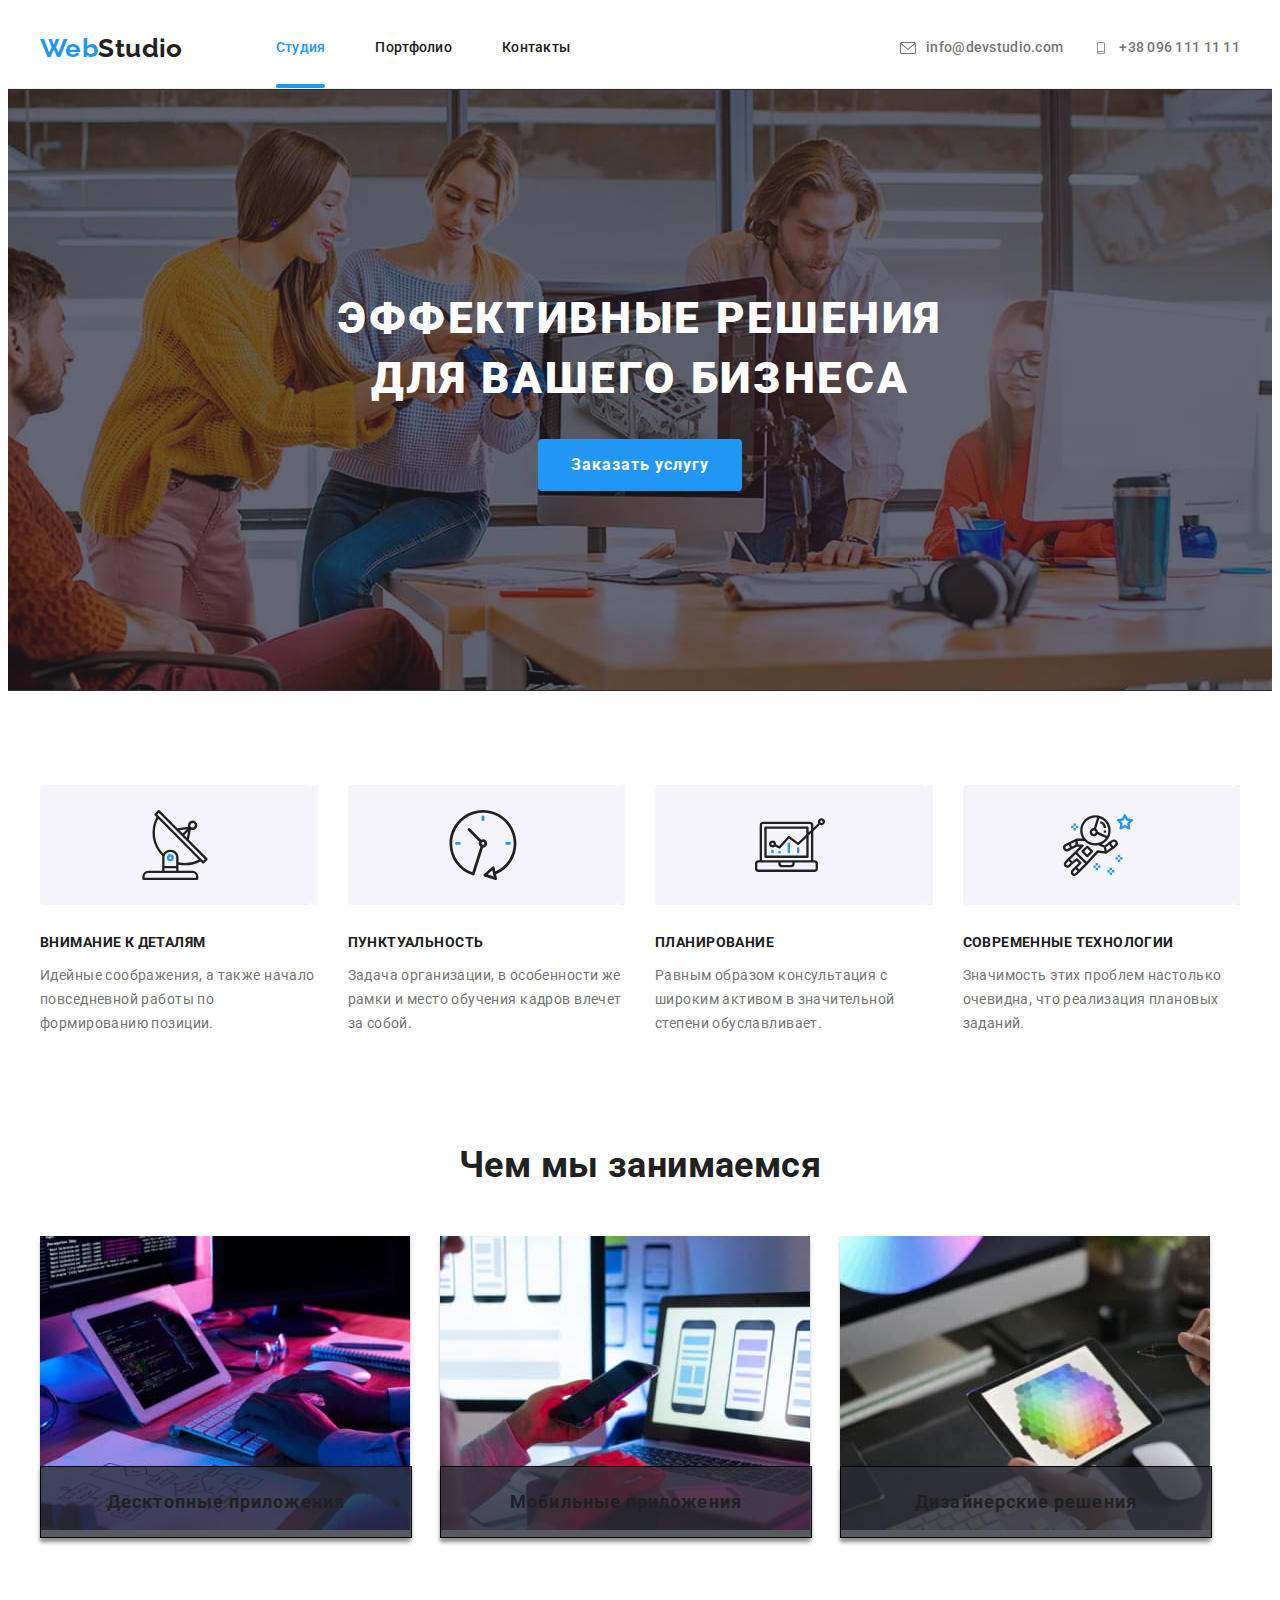
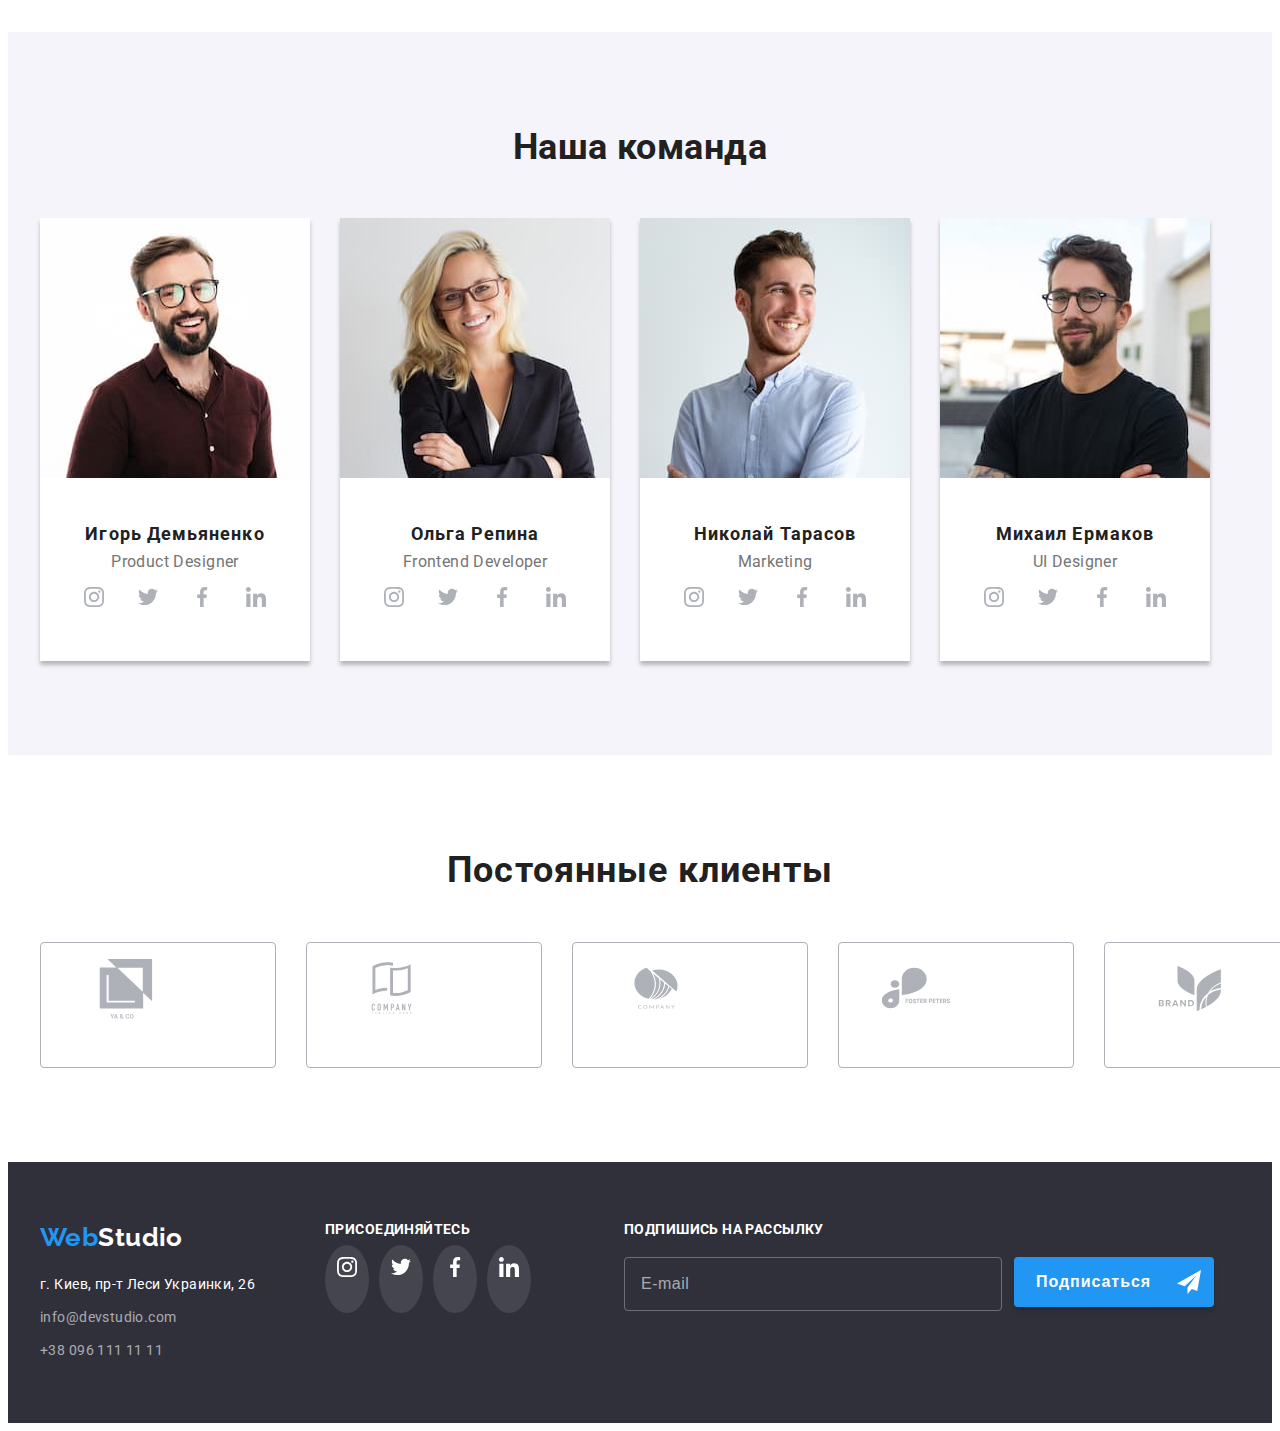
==== index.html @ 1a2fe04e "add SASS rewrite css  to scss" ====
<!DOCTYPE html>
<html lang="ru">
  <head>
    <meta charset="UTF-8" />
    <title>Web Studio(Version2.1)-Figma</title>
    <link rel="preconnect" href="https://fonts.googleapis.com" />
    <link rel="preconnect" href="https://fonts.gstatic.com" crossorigin />
    <link
      href="https://fonts.googleapis.com/css2?family=Raleway:wght@700&family=Roboto:wght@400;500;700;900&display=swap"
      rel="stylesheet"
    />
    <link
      rel="stylesheet"
      href="https://cdnjs.cloudflare.com/ajax/libs/modern-normalize/1.1.0/modern-normalize.min.css"
      integrity="sha512-wpPYUAdjBVSE4KJnH1VR1HeZfpl1ub8YT/NKx4PuQ5NmX2tKuGu6U/JRp5y+Y8XG2tV+wKQpNHVUX03MfMFn9Q=="
      crossorigin="anonymous"
      referrerpolicy="no-referrer"
    />
    <link rel="stylesheet" href="./css/main.css" />
    <link rel="stylesheet" href="./css/styles.css" />
  </head>

  <body>
    <!--Шапка сторінки-->
    <header class="header">
      <div class="container main-nav">
        <!--Логотип-->
        <a href="./index.html" class="logo link">
          <span class="logo-primary">Web</span
          ><span class="logo-secondary">Studio</span>
        </a>
        <nav class="nav">
          <!--Активне посилання-->
          <ul class="local-nav list">
            <li class="item">
              <a href="./index.html" class="current-link block">Студия</a>
            </li>
            <li class="item">
              <a href="./portfolio.html" class="link block">Портфолио</a>
            </li>
            <li class="item"><a href="" class="link block">Контакты</a></li>
          </ul>
        </nav>
        <!--Contacts in header-->
        <ul class="contacts list">
          <li class="item">
            <a href="mailto:info@devstudio.com" class="link">
              <svg class="icon-header" width="16px" height="12px">
                <use href="./images/icons.svg#icon-mail"></use>
              </svg>
              info@devstudio.com
            </a>
          </li>
          <li class="item">
            <a href="tel:+3809611111111" class="link">
              <svg class="icon-header" width="16px" height="12px">
                <use href="./images/icons.svg#icon-phone"></use>
              </svg>
              +38 096 111 11 11
            </a>
          </li>
        </ul>
      </div>
    </header>

    <main>
      <!--main info-->
      <section class="hero">
        <!--heroes-->
        <div class="container">
          <h1 class="hero-title">
            Эффективные решения <br />
            для вашего бизнеса
          </h1>
          <button type="button" class="btn btn-primary" data-modal-open>
            Заказать услугу
          </button>
        </div>
      </section>

      <section class="features section">
        <!--features-->

        <div class="container">
          <ul class="list feature">
            <li class="ability">
              <h3 class="feature-title">Внимание к деталям</h3>
              <p class="feature-description">
                Идейные соображения, а также начало повседневной работы по
                формированию позиции.
              </p>
            </li>
            <li class="ability">
              <h3 class="feature-title">Пунктуальность</h3>
              <p class="feature-description">
                Задача организации, в особенности же рамки и место обучения
                кадров влечет за собой.
              </p>
            </li>
            <li class="ability">
              <h3 class="feature-title">Планирование</h3>
              <p class="feature-description">
                Равным образом консультация с широким активом в значительной
                степени обуславливает.
              </p>
            </li>
            <li class="ability">
              <h3 class="feature-title">Современные технологии</h3>
              <p class="feature-description">
                Значимость этих проблем настолько очевидна, что реализация
                плановых заданий.
              </p>
            </li>
          </ul>
        </div>
      </section>
      <section class="activities section">
        <!--Our activities-->
        <div class="container">
          <h2 class="activities-title">Чем мы занимаемся</h2>
          <ul class="list activity">
            <li class="item">
              <img
                src="images/img-box1.jpg"
                alt="Програмист работает на его рабочем месте"
                width="370"
                class="image"
              />
              <div class="active-flow">
                <h3 class="card-title">Десктопные приложения</h3>
              </div>
            </li>
            <li class="item">
              <img
                src="images/img-box2.jpg"
                alt="разработчик работает над дизайном мобильного приложения"
                width="370"
                class="image"
              />
              <div class="active-flow">
                <h3 class="card-title">Мобильные приложения</h3>
              </div>
            </li>
            <li class="item">
              <img
                src="images/img-box3.jpg"
                alt="работа с цветовой гамой на планшете"
                width="370"
                class="image"
              />
              <div class="active-flow">
                <h3 class="card-title">Дизайнерские решения</h3>
              </div>
            </li>
          </ul>
        </div>
      </section>

      <section class="team section">
        <!--Team-->
        <div class="container">
          <h2 class="team-title">Наша команда</h2>
          <ul class="list team-pro">
            <li class="team-card">
              <img
                src="./images/tc1.jpg"
                alt="Игорь Демьяненко - Product Designer"
                width="270"
                class="image"
              />
              <div class="team-card-bottom">
                <h3 class="card-title">Игорь Демьяненко</h3>
                <p class="card-text">Product Designer</p>
                <div class="social-link-box">
                  <a href="#" class="social-link">
                    <svg class="link-icon" width="20" height="20">
                      <use href="./images/icons.svg#icon-instagram"></use>
                    </svg>
                  </a>
                  <a href="#" class="social-link">
                    <svg class="link-icon" width="20" height="20">
                      <use href="./images/icons.svg#icon-twitter"></use>
                    </svg>
                  </a>
                  <a href="#" class="social-link">
                    <svg class="link-icon" width="20" height="20">
                      <use href="./images/icons.svg#icon-facebook"></use>
                    </svg>
                  </a>
                  <a href="#" class="social-link">
                    <svg class="link-icon" width="20" height="20">
                      <use href="./images/icons.svg#icon-linkedin"></use>
                    </svg>
                  </a>
                </div>
              </div>
            </li>
            <li class="team-card">
              <img
                src="./images/tc2.jpg"
                alt="Ольга Репина - Frontend Developer"
                width="270"
                class="image"
              />
              <div class="team-card-bottom">
                <h3 class="card-title">Ольга Репина</h3>
                <p class="card-text">Frontend Developer</p>
                <div class="social-link-box">
                  <a href="#" class="social-link">
                    <svg class="link-icon" width="20" height="20">
                      <use href="./images/icons.svg#icon-instagram"></use>
                    </svg>
                  </a>
                  <a href="#" class="social-link">
                    <svg class="link-icon" width="20" height="20">
                      <use href="./images/icons.svg#icon-twitter"></use>
                    </svg>
                  </a>
                  <a href="#" class="social-link">
                    <svg class="link-icon" width="20" height="20">
                      <use href="./images/icons.svg#icon-facebook"></use>
                    </svg>
                  </a>
                  <a href="#" class="social-link">
                    <svg class="link-icon" width="20" height="20">
                      <use href="./images/icons.svg#icon-linkedin"></use>
                    </svg>
                  </a>
                </div>
              </div>
            </li>
            <li class="team-card">
              <img
                src="./images/tc3.jpg"
                alt="Николай Тарасов - Marketing"
                width="270"
                class="image"
              />
              <div class="team-card-bottom">
                <h3 class="card-title">Николай Тарасов</h3>
                <p class="card-text">Marketing</p>
                <div class="social-link-box">
                  <a href="#" class="social-link">
                    <svg class="link-icon" width="20" height="20">
                      <use href="./images/icons.svg#icon-instagram"></use>
                    </svg>
                  </a>
                  <a href="#" class="social-link">
                    <svg class="link-icon" width="20" height="20">
                      <use href="./images/icons.svg#icon-twitter"></use>
                    </svg>
                  </a>
                  <a href="#" class="social-link">
                    <svg class="link-icon" width="20" height="20">
                      <use href="./images/icons.svg#icon-facebook"></use>
                    </svg>
                  </a>
                  <a href="#" class="social-link">
                    <svg class="link-icon" width="20" height="20">
                      <use href="./images/icons.svg#icon-linkedin"></use>
                    </svg>
                  </a>
                </div>
              </div>
            </li>
            <li class="team-card">
              <img
                src="./images/tc4.jpg"
                alt="Михаил Ермаков - UI Designer"
                width="270"
                class="image"
              />
              <div class="team-card-bottom">
                <h3 class="card-title">Михаил Ермаков</h3>
                <p class="card-text">UI Designer</p>
                <div class="social-link-box">
                  <a href="#" class="social-link">
                    <svg class="link-icon" width="20" height="20">
                      <use href="./images/icons.svg#icon-instagram"></use>
                    </svg>
                  </a>
                  <a href="#" class="social-link">
                    <svg class="link-icon" width="20" height="20">
                      <use href="./images/icons.svg#icon-twitter"></use>
                    </svg>
                  </a>
                  <a href="#" class="social-link">
                    <svg class="link-icon" width="20" height="20">
                      <use href="./images/icons.svg#icon-facebook"></use>
                    </svg>
                  </a>
                  <a href="#" class="social-link">
                    <svg class="link-icon" width="20" height="20">
                      <use href="./images/icons.svg#icon-linkedin"></use>
                    </svg>
                  </a>
                </div>
              </div>
            </li>
          </ul>
        </div>
      </section>
      <section class="partner section">
        <div class="container">
          <h2 class="partner-title">Постоянные клиенты</h2>
          <ul class="partner-list list">
            <li class="partner-logo">
              <a href="./index.html" class="partner-link link">
                <svg class="partner-icon" width="106px" height="60px">
                  <use href="./images/icons.svg#icon-partner-1"></use>
                </svg>
              </a>
            </li>
            <li class="partner-logo">
              <a href="./index.html" class="partner-link link">
                <svg class="partner-icon" width="106px" height="60px">
                  <use href="./images/icons.svg#icon-partner-2"></use>
                </svg>
              </a>
            </li>
            <li class="partner-logo">
              <a href="./index.html" class="partner-link link">
                <svg class="partner-icon" width="106px" height="60px">
                  <use href="./images/icons.svg#icon-partner-3"></use>
                </svg>
              </a>
            </li>
            <li class="partner-logo">
              <a href="./index.html" class="partner-link link">
                <svg class="partner-icon" width="106px" height="60px">
                  <use href="./images/icons.svg#icon-partner-4"></use>
                </svg>
              </a>
            </li>
            <li class="partner-logo">
              <a href="./index.html" class="partner-link link">
                <svg class="partner-icon" width="106px" height="60px">
                  <use href="./images/icons.svg#icon-partner-5"></use>
                </svg>
              </a>
            </li>
            <li class="partner-logo">
              <a href="./index.html" class="partner-link link">
                <svg class="partner-icon" width="106px" height="60px">
                  <use href="./images/icons.svg#icon-partner-6"></use>
                </svg>
              </a>
            </li>
          </ul>
        </div>
      </section>
    </main>

    <footer class="footer">
      <div class="container flex">
        <div class="contact-container">
          <div class="logo-box">
            <a href="./index.html" class="logo link">
              <span class="logo-primary">Web</span
              ><span class="logo-botom">Studio</span>
            </a>
          </div>
          <!--Contact info-->
          <address class="footer-contacts">
            <ul class="list">
              <li class="contact">
                <a
                  href="https://goo.gl/maps/vkd8yYgCR2bsNaY5A"
                  class="address link"
                >
                  г. Киев, пр-т Леси Украинки, 26<br />
                </a>
              </li>
              <li class="contact">
                <a href="mailto:info@devstudio.com" class="link">
                  info@devstudio.com<br />
                </a>
              </li>
              <li class="contact">
                <a href="tel:+3809611111111" class="link">
                  +38 096 111 11 11<br />
                </a>
              </li>
            </ul>
          </address>
        </div>

        <div class="follow-us">
          <h2 class="follow-us-title">Присоединяйтесь</h2>
          <div class="follow-us-box">
            <a href="#" class="follow-link">
              <svg class="follow-link-icon" width="20" height="20">
                <use href="./images/icons.svg#icon-instagram"></use>
              </svg>
            </a>
            <a href="#" class="follow-link">
              <svg class="follow-link-icon" width="20" height="20">
                <use href="./images/icons.svg#icon-twitter"></use>
              </svg>
            </a>
            <a href="#" class="follow-link">
              <svg class="follow-link-icon" width="20" height="20">
                <use href="./images/icons.svg#icon-facebook"></use>
              </svg>
            </a>
            <a href="#" class="follow-link">
              <svg class="follow-link-icon" width="20" height="20">
                <use href="./images/icons.svg#icon-linkedin"></use>
              </svg>
            </a>
          </div>
        </div>
        <!-- FORM SUBSCRIBE -->
        <form class="form-subscribe">
          <div class="email-subscribe">
            <label for="user-subscribs" class="subscribe-lable">
              Подпишись на рассылку
            </label>
            <input
              type="email"
              name="email-subscrib"
              id=""
              class="input-subscribe"
              placeholder="E-mail"
            />
          </div>
          <div class="send-btn-wrapper">
            <button type="submit" class="send-btn">Подписаться</button>
          </div>
        </form>
      </div>
    </footer>
    <!-- модальне вікно -->
    <div class="backdrop is-hidden" data-modal>
      <div class="modal">
        <button type="button" class="modal-btn" data-modal-close>
          <svg class="modal-icon" height="18" width="18">
            <use href="./images/icons.svg#icon-close"></use>
          </svg>
        </button>
        <p class="modal-form-title">Оставьте свои данные, мы вам перезвоним</p>
        <form class="modal-form">
          <div class="form-field">
            <label for="user-name" class="modal-labl">Имя</label>
            <div class="modal-form-input-wrapper">
              <input
                type="text"
                name="username"
                id="user-name"
                class="modal-form-input"
              />
              <svg class="modal-input-icon" width="18" height="18">
                <use href="./images/icons.svg#icon-person"></use>
              </svg>
            </div>
          </div>

          <div class="form-field">
            <label for="phone" class="modal-form-labl">Телефон</label>
            <div class="modal-form-input-wrapper">
              <input
                type="tel"
                name="phonenumber"
                id="phone"
                class="modal-form-input"
              />
              <svg class="modal-input-icon" width="18" height="18">
                <use href="./images/icons.svg#icon-phone-black"></use>
              </svg>
            </div>
          </div>

          <div class="form-field">
            <label for="user-email" class="modal-form-labl">Почта</label>
            <div class="modal-form-input-wrapper">
              <input
                type="email"
                name="email"
                id="user-email"
                class="modal-form-input"
              />
              <svg class="modal-input-icon" width="18" height="18">
                <use href="./images/icons.svg#icon-email-bl"></use>
              </svg>
            </div>
          </div>

          <div class="form-field-comment">
            <label class="form-lable-comments" for="comment">Комментарий</label>
            <textarea
              name="comments"
              id="comment"
              rows="5"
              placeholder="Введите текст"
            ></textarea>
          </div>

          <div class="form-field policy-box">
            <input
              type="checkbox"
              name="policy"
              id="policy"
              value="agree"
              class="policy visually-hidden"
            />
            <label for="policy" class="check-text">
              <span>
                <svg class="check-icon" width="16" height="15">
                  <use href="./images/icons.svg#icon-check"></use>
                </svg>
              </span>
              Соглашаюсь с рассылкой и принимаю
              <a href="" class="link policy-link">Условия договора</a>
            </label>
          </div>

          <button type="submit" class="form-btn">Отправить</button>
        </form>
      </div>
    </div>
    <script src="./js/modal.js"></script>
  </body>
</html>
---- css/main.css ----
body {
  background-color: var(--primary-white-color);
  color: var(--text-primary-color);
  font-family: Roboto, Verdana, Tahoma, sans-serif;
  font-size: 14px;
  line-height: 1.71;
  letter-spacing: 0.03em;
}

ul,
ol {
  padding: 0px;
  margin: 0px;
}

.list {
  margin: 0;
  list-style: none;
}

.btn {
  border-radius: 4px;
  border: 1px solid transparent;
  font-family: Roboto;
  font-weight: 700;
  font-size: 16px;
  line-height: 1.87;
  letter-spacing: 0.06em;
  cursor: pointer;
}

.btn-primary {
  padding: 10px 32px;
  background-color: var(--accent-color);
  color: var(--primary-white-color);
  transition: color 250ms cubic-bezier(0.4, 0, 0.2, 1);
}

.btn-primary:hover, .btn-primary:focus {
  color: var(--text-secondary-color);
}

.btn-secondary {
  padding: 6px 22px;
  background-color: var(--secondary-white-color);
  color: var(--text-secondary-color);
  transition: color, background-color 250ms cubic-bezier(0.4, 0, 0.2, 1);
}

.btn-secondary:hover, .btn-secondary:focus {
  color: var(--primary-white-color);
  background-color: var(--accent-color);
}

.container {
  width: 1200px;
  padding-left: 15px;
  padding-right: 15px;
  margin: 0 auto;
}

.link {
  color: inherit;
  text-decoration: none;
  transition: color 250ms cubic-bezier(0.4, 0, 0.2, 1);
}

.link:hover, .link:focus {
  color: var(--accent-color);
}

.current-link {
  color: var(--accent-color);
  text-decoration: none;
  transition: color 250ms cubic-bezier(0.4, 0, 0.2, 1);
}

.current-link:hover, .current-link:focus {
  color: var(--secondary-bg-color);
}

.current-link::after {
  content: "";
  transition: background-color 250ms cubic-bezier(0.4, 0, 0.2, 1);
  position: absolute;
  bottom: 0;
  left: 0;
  width: 100%;
  height: 4px;
  background-color: var(--accent-color);
  border-radius: 2px;
}

.current-link:hover::after,
.current-link:focus::after {
  background-color: var(--secondary-bg-color);
}

.social-link-box {
  display: flex;
  width: 206px;
  height: 44px;
  align-items: center;
  justify-content: space-between;
  padding: 0;
}

.social-link-box:last-child {
  margin-right: 0px;
}

.social-link {
  display: block;
  width: 44px;
  height: 44px;
  padding: 12px;
  border-radius: 50%;
  margin-right: 10px;
  color: var(--icon-pr-color);
  text-decoration: none;
  transition: color 250ms cubic-bezier(0.4, 0, 0.2, 1), background-color 250ms cubic-bezier(0.4, 0, 0.2, 1);
}

.social-link:hover, .social-link:focus {
  color: var(--primary-white-color);
  background-color: var(--accent-color);
}

.link-icon {
  display: block;
  fill: currentColor;
  margin: 0 auto;
}

.section {
  padding-top: 94px;
  padding-bottom: 94px;
}

.backdrop {
  position: fixed;
  top: 0;
  left: 0;
  width: 100%;
  height: 100%;
  background-color: rgba(47, 48, 58, 0.5);
  opacity: 1;
  transition: opacity 250ms cubic-bezier(0.4, 0, 0.2, 1);
}

.backdrop.is-hidden {
  opacity: 0;
  pointer-events: none;
}

.modal {
  position: absolute;
  top: 50%;
  left: 50%;
  width: 528px;
  height: 581px;
  padding: 40px;
  transform: translate(-50%, -50%) scale(1);
  transition: transform 250ms cubic-bezier(0.4, 0, 0.2, 1);
  background-color: var(--primary-white-color);
  border-radius: 4px;
  font-size: 12px;
  line-height: 1.17;
  letter-spacing: 0.01em;
  color: var(--text-primary-color);
}

.backdrop.is-hidden > .modal {
  transform: scale(1.2) translate(-50%, -50%);
}

.modal-btn {
  position: absolute;
  display: flex;
  right: 8px;
  top: 8px;
  width: 30px;
  height: 30px;
  justify-content: center;
  align-items: center;
  cursor: pointer;
  fill: var(--text-secondary-color);
  border: 1px solid rgba(0, 0, 0, 0.1);
  border-radius: 50%;
  transition: fill 250ms cubic-bezier(0.4, 0, 0.2, 1);
}

.modal-icon {
  fill: #000;
}

.modal-btn:hover .modal-icon {
  fill: var(--accent-color);
}

/* ---------------------------FORM----------------------- */
.modal-form-title {
  margin-top: 0;
  margin-bottom: 12px;
  font-weight: 700;
  font-size: 20px;
  line-height: 1.2;
  text-align: center;
  letter-spacing: 0.03em;
  color: #212121;
}

.modal-form {
  margin-right: auto;
  margin-left: auto;
}

.form-field {
  display: flex;
  flex-direction: column;
  margin-bottom: 10px;
}

.modal-form-labl {
  margin-bottom: 4px;
}

.modal-form-input-wrapper {
  position: relative;
}

.modal-form-input {
  padding-left: 42px;
  width: 100%;
  height: 40px;
  border: 1px solid rgba(33, 33, 33, 0.2);
  border-radius: 4px;
}

.modal-form-input:focus {
  border: 1px solid var(--accent-color);
}

.modal-input-icon {
  position: absolute;
  left: 12px;
  top: 50%;
  transform: translateY(-50%);
}

.modal-form-input:focus + .modal-input-icon {
  fill: var(--accent-color);
}

.form-field-comment {
  display: flex;
  flex-direction: column;
  margin-bottom: 20px;
}

.form-field-comment textarea {
  resize: none;
  padding: 10px;
  height: 120px;
  width: 100%;
  border: 1px solid rgba(33, 33, 33, 0.2);
  border-radius: 4px;
}

.form-field-comment textarea:focus {
  border: 1px solid var(--accent-color);
}

.form-lable-comments {
  margin-bottom: 4px;
}

.form-field.policy-box {
  margin-bottom: 30px;
}

.check-text {
  display: flex;
  font-size: 14px;
  line-height: 1.71;
  letter-spacing: 0.03em;
}

.check-text span {
  width: 15px;
  height: 15px;
  border: 2px solid #303030;
  border-radius: 2px;
  margin-right: 5px;
  display: flex;
  justify-content: center;
  align-items: center;
  margin-right: 7px;
  fill: transparent;
}

.policy:checked + .check-text span {
  background-color: var(--accent-color);
  fill: var(--primary-white-color);
  border: none;
}

.policy-link {
  padding-left: 4px;
  text-decoration: underline;
  color: var(--accent-color);
}

.form-btn {
  margin-right: auto;
  margin-left: auto;
  width: 200px;
  height: 50px;
  cursor: pointer;
  border: none;
  box-shadow: 0px 4px 4px rgba(0, 0, 0, 0.15);
  border-radius: 4px;
  font-weight: 700;
  font-size: 16px;
  line-height: 1.87;
  display: flex;
  align-items: center;
  justify-content: center;
  letter-spacing: 0.06em;
  color: var(--primary-white-color);
  background-color: var(--accent-color);
}

.header {
  position: sticky;
  z-index: 999;
  top: 0;
  left: 0;
  width: 100%;
  background-color: var(--primary-white-color);
  border-bottom: 1px solid var(--border-color);
}

.main-nav {
  display: flex;
  align-items: center;
}

/* logo */
.logo {
  font-family: Raleway, Verdana, Tahoma, sans-serif;
  font-weight: 700;
  font-size: 26px;
  line-height: 1.19;
  transition: color, background-color 250ms cubic-bezier(0.4, 0, 0.2, 1);
}

.logo span:hover,
.logo span:focus {
  color: var(--accent-color);
}

.logo-primary {
  color: var(--accent-color);
}

.logo-secondary {
  color: var(--text-secondary-color);
}

.logo-botom {
  color: var(--primary-white-color);
}

.local-nav {
  display: flex;
  margin-left: 93px;
  color: var(--text-secondary-color);
  font-weight: 500;
  font-size: 14px;
  line-height: 1.14;
  letter-spacing: 0.02em;
}

.local-nav > .item {
  position: relative;
}

.local-nav > .item + .item {
  margin-left: 50px;
}

.block {
  display: block;
  padding-top: 32px;
  padding-bottom: 32px;
}

/* contacts */
.contacts {
  display: flex;
  padding-left: 0;
  margin-left: auto;
}

.contacts a {
  display: flex;
  align-items: center;
  padding-top: 32px;
  padding-bottom: 32px;
  color: var(--text-primary-color);
  fill: var(--accent-color);
  font-weight: 500;
  font-size: 14px;
  line-height: 1.14;
  letter-spacing: 0.02em;
  transition: color 250ms cubic-bezier(0.4, 0, 0.2, 1);
}

.contacts a:hover, .contacts a:focus {
  color: var(--accent-color);
}

.contacts > .item + .item {
  margin-left: 30px;
}

.icon-header {
  fill: currentColor;
  margin-right: 10px;
}

.hero {
  padding-top: 200px;
  padding-bottom: 200px;
  background-color: var(--secondary-bg-color);
  color: var(--primary-white-color);
  text-align: center;
  background-image: linear-gradient(rgba(47, 48, 58, 0.4), rgba(47, 48, 58, 0.4)), url("../images/hero-bg.jpg");
  background-repeat: no-repeat;
  background-position: center;
  background-size: 1600px 600px;
}

.hero-title {
  margin-top: 0px;
  margin-bottom: 30px;
  text-transform: uppercase;
  font-weight: 900;
  font-size: 44px;
  line-height: 1.36;
  letter-spacing: 0.06em;
}

.features {
  padding-bottom: 0;
}

.features .feature-title {
  margin-top: 0;
  margin-bottom: 10px;
  color: var(--text-secondary-color);
  font-weight: 700;
  font-size: 14px;
  line-height: 1.14;
  text-transform: uppercase;
}

.features.feature-description {
  margin-top: 0;
  margin-bottom: 0;
  font-size: 14px;
  line-height: 1.71;
}

.feature {
  display: flex;
  padding-left: 0;
}

.ability {
  width: calc((100% - 90px) / 4);
  margin-right: 30px;
}

.ability:last-child {
  margin-right: 0px;
}

.ability::before {
  display: block;
  content: "";
  height: 120px;
  width: 100%;
  margin-bottom: 30px;
}

.ability:nth-child(1)::before {
  background-image: url("../images/feature-card-1.svg");
}

.ability:nth-child(2)::before {
  background-image: url("../images/feature-card-2.svg");
}

.ability:nth-child(3)::before {
  background-image: url("../images/feature-card-3.svg");
}

.ability:nth-child(4)::before {
  background-image: url(../images/feature-card-4.svg);
}

.activity {
  display: flex;
  padding-left: 0;
}

.activity > .item + .item {
  margin-left: 30px;
}

.activity > .item {
  position: relative;
  box-shadow: 0px 4px 4px rgba(0, 0, 0, 0.25);
}

.activities .activities-title {
  margin-top: 0px;
  margin-bottom: 50px;
  color: var(--text-secondary-color);
  font-weight: 700;
  font-size: 36px;
  line-height: 1.17;
  text-align: center;
}

.active-flow {
  position: absolute;
  left: 0;
  bottom: 0;
  height: 70px;
  width: 100%;
  display: flex;
  align-items: center;
  justify-content: center;
  background: rgba(47, 48, 58, 0.8);
  border: 1px solid #000000;
  box-shadow: 0px 4px 4px rgba(0, 0, 0, 0.25);
}

.card-title {
  font-size: 14px;
  line-height: 1.43;
  letter-spacing: 0.03em;
  text-transform: uppercase;
  color: var(--primary-white-color);
}

.team {
  padding-top: 94px;
  padding-bottom: 94px;
  background-color: var(--secondary-white-color);
}

.team-title {
  margin-top: 0;
  margin-bottom: 50px;
  color: var(--text-secondary-color);
  font-weight: 700;
  font-size: 36px;
  line-height: 1.17;
  text-align: center;
}

.team-pro {
  display: flex;
  padding-left: 0;
}

.team-card {
  background-color: var(--primary-white-color);
  box-shadow: 0px 4px 4px rgba(0, 0, 0, 0.25);
}

.team-card + .team-card {
  margin-left: 30px;
}

.team-card-bottom {
  padding: 30px 32px;
}

.card-title {
  margin-top: 0px;
  margin-bottom: 10px;
  color: var(--text-secondary-color);
  text-transform: none;
  font-weight: 500;
  font-size: 16px;
  line-height: 1.19;
  text-align: center;
}

.card-text {
  margin-top: 0;
  margin-bottom: 16px;
  font-size: 16px;
  line-height: 1.19;
  text-align: center;
}

.partner-title {
  margin-top: 0px;
  margin-bottom: 50px;
  font-weight: 700;
  font-size: 36px;
  line-height: 1.17;
  text-align: center;
  letter-spacing: 0.03em;
  color: var(--text-secondary-color);
}

.partner-list {
  display: flex;
  align-items: center;
  justify-content: space-between;
  padding: 0;
}

.partner-list:last-child {
  margin-right: 0px;
}

.partner-link {
  display: block;
  width: 170px;
  height: 92px;
  padding: 16px 32px;
  border: 1px solid var(--icon-pr-color);
  border-radius: 4px;
  margin-right: 30px;
  color: var(--icon-pr-color);
  text-decoration: none;
  transition: color 250ms cubic-bezier(0.4, 0, 0.2, 1), border 250ms cubic-bezier(0.4, 0, 0.2, 1);
}

.partner-link:hover, .partner-link:focus {
  color: var(--accent-color);
  box-shadow: 0px 4px 4px rgba(0, 0, 0, 0.25);
  border: 1px solid var(--accent-color);
}

.partner-icon {
  display: block;
  fill: currentColor;
}

.gallery {
  background-color: var(--primary-white-color);
}

.filters {
  display: flex;
  justify-content: center;
}

.filters > .item + .item {
  margin-left: 8px;
}

.gallery .btn-secondary {
  font-weight: 500;
  font-size: 16px;
  line-height: 1.63;
}

.card-set {
  display: flex;
  flex-wrap: wrap;
  padding-left: 0;
  margin-top: 50px;
}

.gallery-card {
  width: 370px;
  margin-right: 30px;
  margin-bottom: 30px;
  border: none;
  background-color: var(--primary-white-color);
  transition: border 250ms cubic-bezier(0.4, 0, 0.2, 1), box-shadow 250ms cubic-bezier(0.4, 0, 0.2, 1);
}

.gallery-card:hover, .gallery-card:focus {
  border: 1px solid #eeeeee;
  box-shadow: 0px 1px 1px rgba(0, 0, 0, 0.12), 0px 4px 4px rgba(0, 0, 0, 0.06), 1px 4px 6px rgba(0, 0, 0, 0.16);
}

.gallery-flow {
  position: relative;
  overflow: hidden;
}

.gallery-card:nth-last-child(-n + 3) {
  margin-bottom: 0;
}

.gallery-card:nth-child(3n) {
  margin-right: 0;
}

.gallery-image {
  display: block;
  max-width: 100%;
  height: auto;
}

.flow-description {
  position: absolute;
  top: 0;
  left: 0;
  width: 100%;
  height: 100%;
  padding: 63px 24px;
  transform: translateY(100%);
  transition: transform 250ms cubic-bezier(0.4, 0, 0.2, 1);
  overflow: hidden;
  margin: 0;
  background-color: rgba(33, 150, 243, 0.9);
  font-size: 18px;
  line-height: 1.56;
  letter-spacing: 0.03em;
  color: var(--primary-white-color);
  transform: translateY(100%);
  transition: transform 250ms cubic-bezier(0.4, 0, 0.2, 1);
}

.gallery-card:hover .flow-description {
  transform: translateY(0);
}

.gallery-card:focus .flow-description {
  transform: translateY(0);
}

.card-container {
  padding-top: 24px;
  padding-left: 24px;
  padding-bottom: 20px;
  border: 1px solid var(--border-color);
}

.card-title {
  margin-top: 0;
  margin-bottom: 0;
  color: var(--text-secondary-color);
  text-transform: none;
  font-weight: 700;
  font-size: 18px;
  line-height: 2;
  letter-spacing: 0.06em;
}

.defenition {
  margin-top: 4px;
  margin-bottom: 0;
  font-size: 16px;
  line-height: 1.87;
}

.footer {
  padding-top: 60px;
  padding-bottom: 60px;
  background-color: var(--secondary-bg-color);
}

.flex {
  display: flex;
  justify-content: baseline;
}

.contact-container {
  margin-right: 70px;
}

.logo-box {
  margin-bottom: 20px;
}

.footer-contacts > ul {
  padding-left: 0;
}

.footer-contacts .contact + .contact {
  margin-top: 9px;
}

.footer-contacts .link {
  color: var(--decoration-white-color);
  font-style: normal;
  font-size: 14px;
  line-height: 1.71;
  transition-duration: 350ms;
  transition-timing-function: cubic-bezier(0.4, 0, 0.2, 1);
}

.footer-contacts .link:hover, .footer-contacts .link:focus {
  color: var(--accent-color);
}

.footer-contacts .address {
  color: var(--primary-white-color);
}

/* ------social network */
.follow-us-box {
  display: flex;
  width: 206px;
  height: 44px;
  align-items: center;
  justify-content: space-between;
  padding: 0;
}

.follow-us-box:last-child {
  margin-right: 0px;
}

.follow-us-title {
  padding: 0;
  margin-top: 0;
  margin-bottom: 20px;
  font-weight: 700;
  font-size: 14px;
  line-height: 1.14;
  letter-spacing: 0.03em;
  text-transform: uppercase;
  color: var(--primary-white-color);
}

/* ------social link------ */
.follow-link {
  display: block;
  width: 44px;
  height: 44px;
  border-radius: 50%;
  padding: 12px;
  margin-right: 10px;
  background-color: rgba(255, 255, 255, 0.1);
  color: var(--primary-white-color);
  text-decoration: none;
  transition: background-color 250ms cubic-bezier(0.4, 0, 0.2, 1);
}

.follow-link:hover, .follow-link:focus {
  background-color: var(--accent-color);
}

.follow-link-icon {
  margin: 0;
  padding: 0;
  display: block;
  fill: currentColor;
}

/* ---------------FORM SUBSCRIBE--------------- */
.form-subscribe {
  display: flex;
  justify-content: center;
  margin-left: 93px;
}

.email-subscribe {
  display: flex;
  flex-direction: column;
  margin-right: 12px;
}

.subscribe-lable {
  margin-bottom: 20px;
  font-weight: 700;
  font-size: 14px;
  line-height: 1.14;
  letter-spacing: 0.03em;
  text-transform: uppercase;
  color: var(--primary-white-color);
}

.input-subscribe {
  width: 358px;
  height: 50px;
  padding-left: 16px;
  background-color: transparent;
  border: 1px solid rgba(255, 255, 255, 0.3);
  outline: none;
  border-radius: 4px;
  color: var(--primary-white-color);
  font-size: 16px;
  line-height: 1.25;
  letter-spacing: 0.03em;
  transition: border 250ms cubic-bezier(0.4, 0, 0.2, 1);
}

.input-subscribe::placeholder {
  font-size: 16px;
  line-height: 1.25;
  letter-spacing: 0.03em;
  color: rgba(255, 255, 255, 0.6);
}

.input-subscribe:focus {
  border: 1px solid var(--accent-color);
  box-shadow: 4px 4px rgba(0, 0, 0, 0.15);
}

.send-btn {
  height: 50px;
  width: 200px;
  transform: translateY(35px);
  padding-right: 47px;
  cursor: pointer;
  color: var(--primary-white-color);
  background-color: var(--accent-color);
  box-shadow: 0px 4px 4px rgba(0, 0, 0, 0.15);
  border-radius: 4px;
  border: none;
  font-weight: 700;
  font-size: 16px;
  line-height: 1.87;
  letter-spacing: 0.06em;
}

.send-btn::after {
  content: "";
  position: absolute;
  right: 13px;
  top: 50%;
  transform: translateY(-50%);
  display: block;
  width: 24px;
  height: 24px;
  background-image: url("../images/send.svg");
  background-color: transparent;
}

:root {
  --primary-white-color: #ffffff;
  --secondary-white-color: #f5f4fa;
  --prtf-bg-color: #e5e5e5;
  --secondary-bg-color: #2f303a;
  --text-primary-color: #757575;
  --text-secondary-color: #212121;
  --accent-color: #2196f3;
  --decoration-white-color: rgba(255, 255, 255, 0.6);
  --border-color: #ececec;
  --icon-pr-color: #afb1b8;
}

.visually-hidden {
  position: absolute;
  white-space: nowrap;
  width: 1px;
  height: 1px;
  overflow: hidden;
  border: 0;
  padding: 0;
  clip: rect(0 0 0 0);
  clip-path: inset(50%);
  margin: -1px;
}
/*# sourceMappingURL=main.css.map */
---- css/styles.css ----
/* -------------GLOBAL STYLES--------------- */

/* ----Приховані елементи---- */

/* container */

/* ---section--- */

/* link decoration */

/* button */

/* ----------------Social Link Div--------------------------------------- */

/* -------------------------------------------------------------------- */

/* --------------HEADER-------------------- */
/* header flexbox */

/* -----------------------BODY_INDEX----------------------- */
/* heroes */

/* features */

/* activities */

/* team */

/* ----------------------PARTNER----------------------- */

/* -----------------------BODY_PORTFILIO--------------------- */
/* gallery */

/* -----------------------FOOTER----------------------- */

/*-----------MODAL WINDOW ---------------*/
/* -----------BACKDROP--------------- */
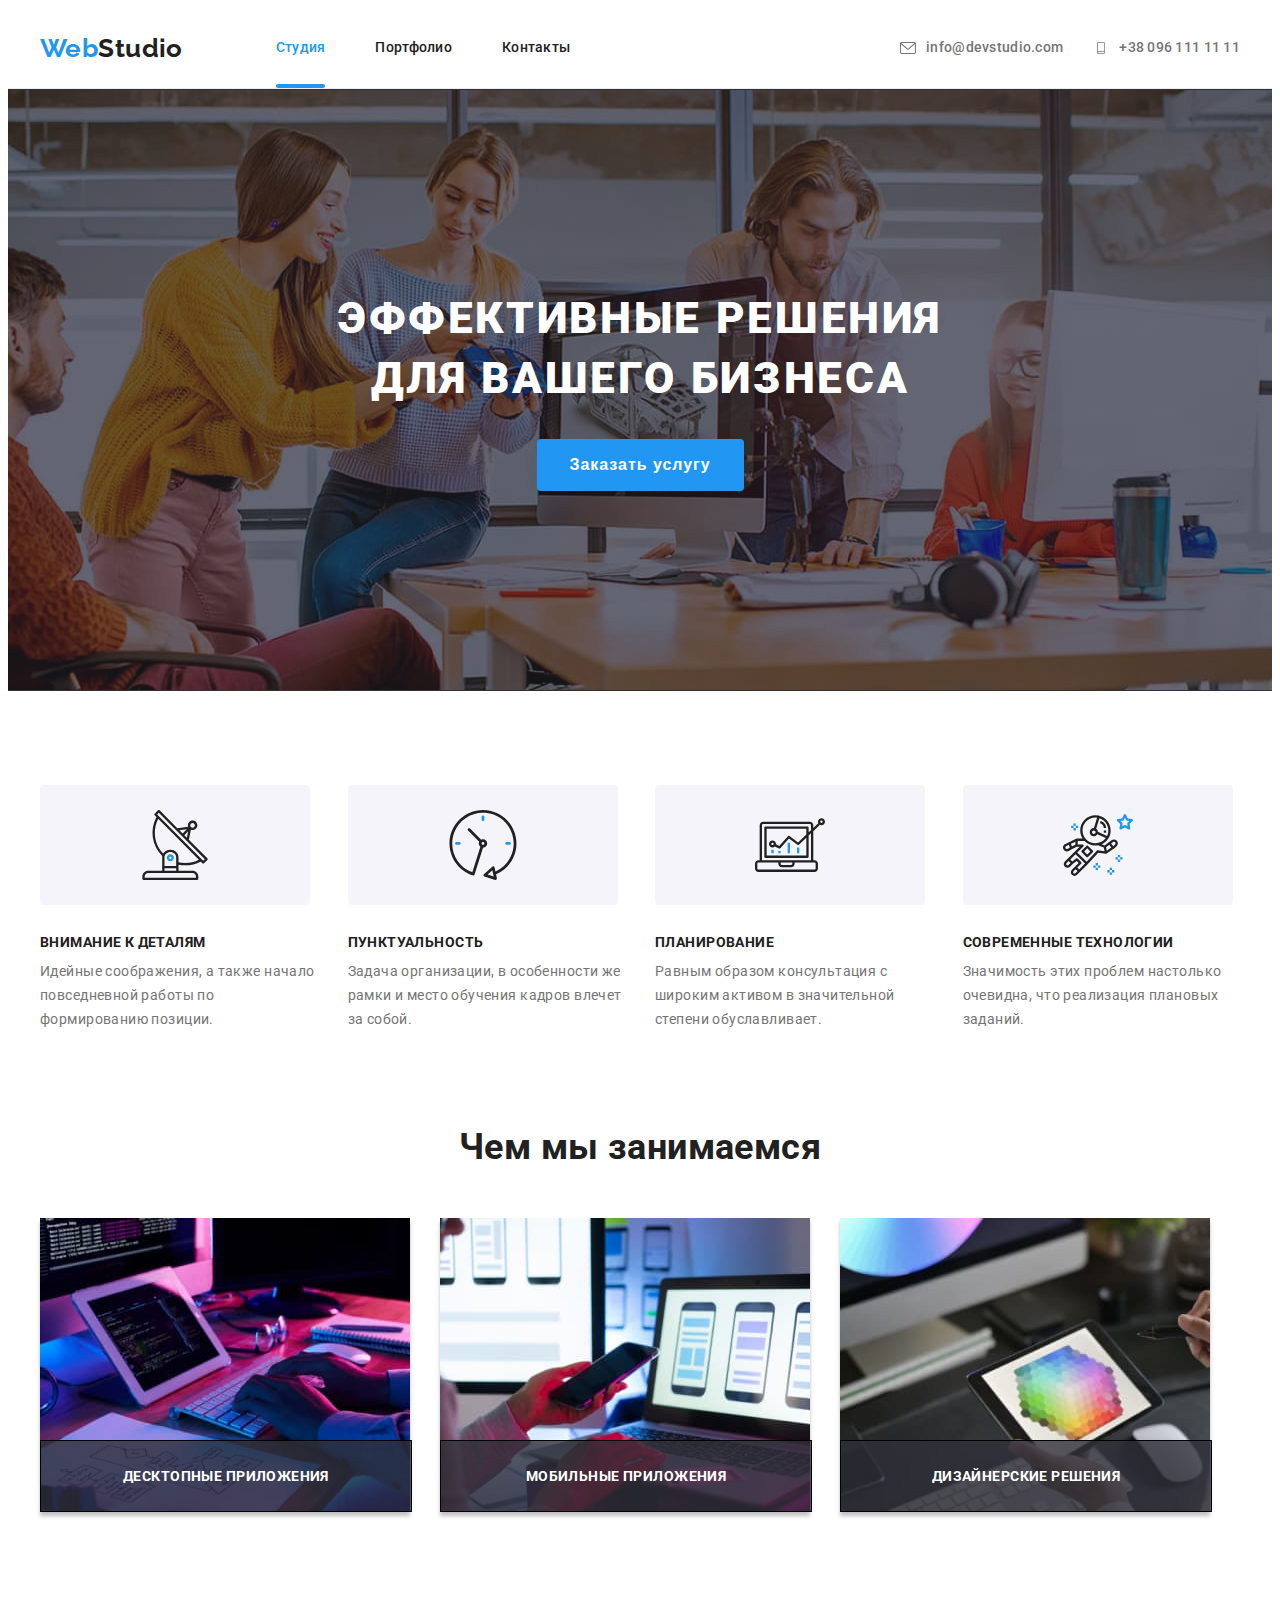
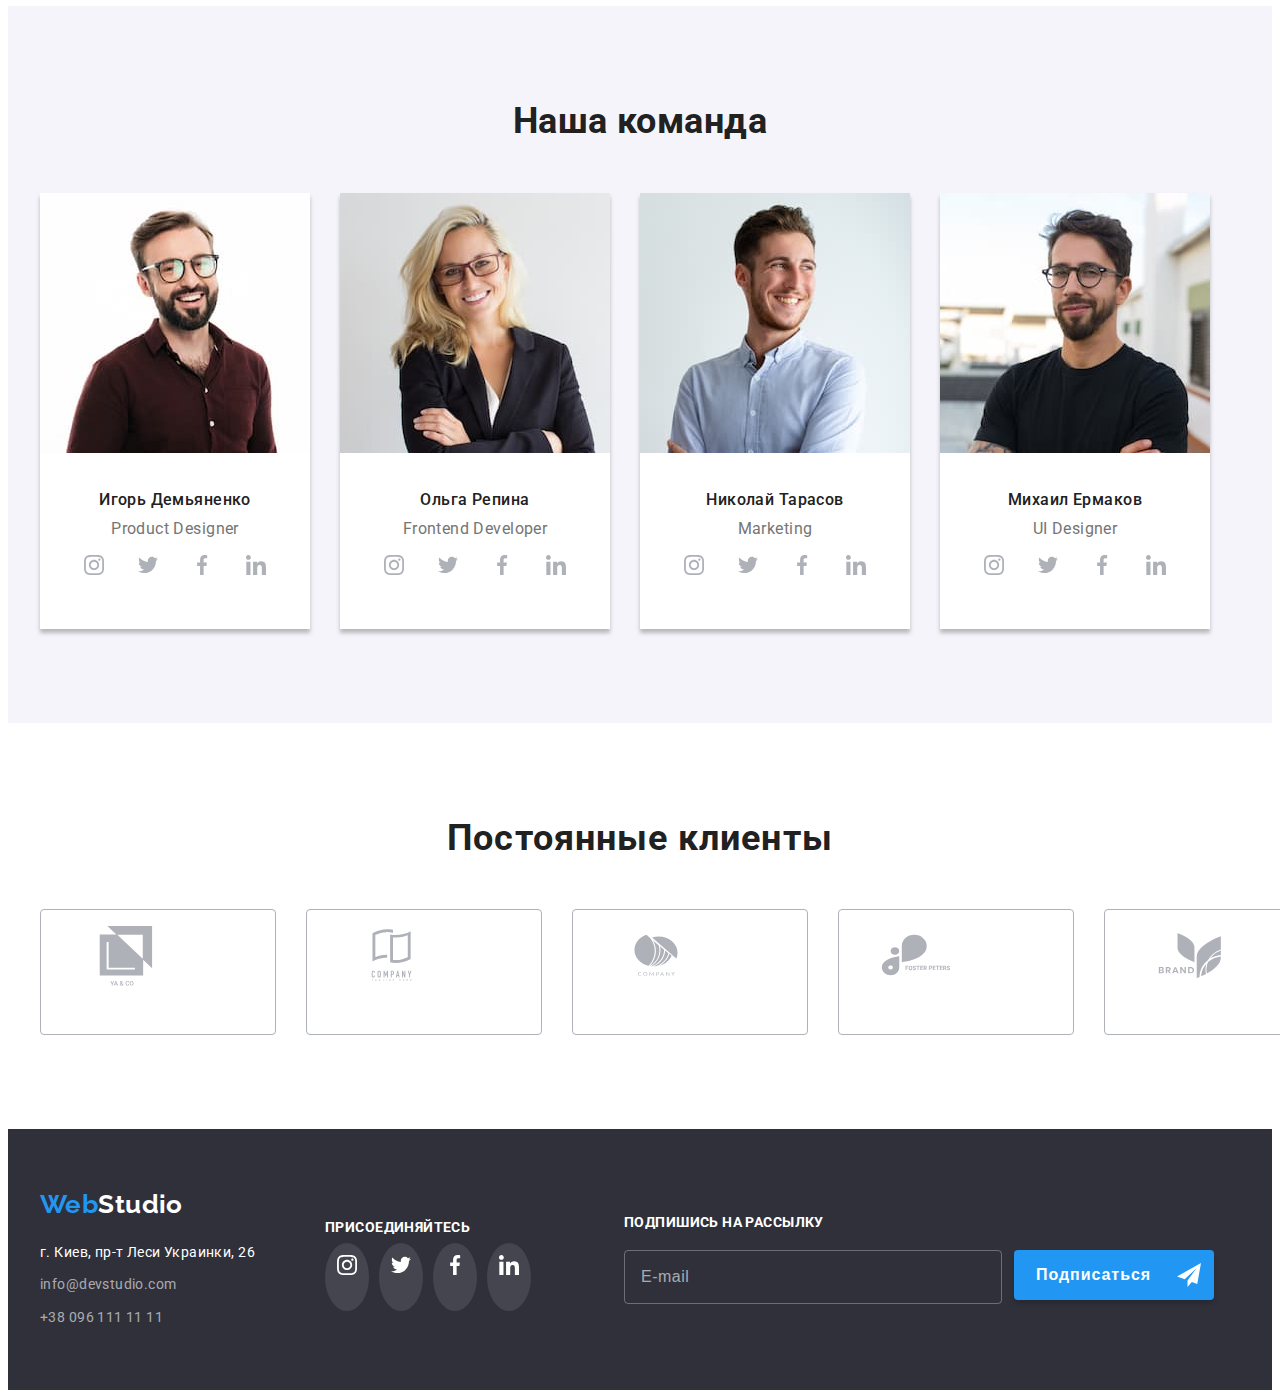
==== commit 3f25d4cb: "rewrite structure by using BEM" ====
--- a/index.html
+++ b/index.html
@@ -16,44 +16,49 @@
       crossorigin="anonymous"
       referrerpolicy="no-referrer"
     />
-    <link rel="stylesheet" href="./css/main.css" />
-    <link rel="stylesheet" href="./css/styles.css" />
+    <link rel="stylesheet" href="./css/main.min.css" />
   </head>
 
   <body>
     <!--Шапка сторінки-->
     <header class="header">
-      <div class="container main-nav">
+      <div class="container container--flex">
         <!--Логотип-->
         <a href="./index.html" class="logo link">
-          <span class="logo-primary">Web</span
-          ><span class="logo-secondary">Studio</span>
+          <span class="logo__primary-text">Web</span
+          ><span class="logo__secondary-text">Studio</span>
         </a>
         <nav class="nav">
           <!--Активне посилання-->
-          <ul class="local-nav list">
-            <li class="item">
-              <a href="./index.html" class="current-link block">Студия</a>
-            </li>
-            <li class="item">
-              <a href="./portfolio.html" class="link block">Портфолио</a>
-            </li>
-            <li class="item"><a href="" class="link block">Контакты</a></li>
+          <ul class="pages-list list">
+            <li class="pages-list__item">
+              <a href="./index.html" class="pages-list__link current-link"
+                >Студия</a
+              >
+            </li>
+            <li class="pages-list__item">
+              <a href="./portfolio.html" class="pages-list__link link"
+                >Портфолио</a
+              >
+            </li>
+            <li class="pages-list__item">
+              <a href="" class="pages-list__link link">Контакты</a>
+            </li>
           </ul>
         </nav>
         <!--Contacts in header-->
         <ul class="contacts list">
-          <li class="item">
-            <a href="mailto:info@devstudio.com" class="link">
-              <svg class="icon-header" width="16px" height="12px">
+          <li class="contacts__item">
+            <a href="mailto:info@devstudio.com" class="contacts__link link">
+              <svg class="contacts__icon" width="16px" height="12px">
                 <use href="./images/icons.svg#icon-mail"></use>
               </svg>
               info@devstudio.com
             </a>
           </li>
-          <li class="item">
-            <a href="tel:+3809611111111" class="link">
-              <svg class="icon-header" width="16px" height="12px">
+          <li class="contacts-item contacts__item--positioning">
+            <a href="tel:+3809611111111" class="contacts__link link">
+              <svg class="contacts__icon" width="16px" height="12px">
                 <use href="./images/icons.svg#icon-phone"></use>
               </svg>
               +38 096 111 11 11
@@ -68,11 +73,11 @@
       <section class="hero">
         <!--heroes-->
         <div class="container">
-          <h1 class="hero-title">
+          <h1 class="hero__title">
             Эффективные решения <br />
             для вашего бизнеса
           </h1>
-          <button type="button" class="btn btn-primary" data-modal-open>
+          <button type="button" class="btn btn--primary" data-modal-open>
             Заказать услугу
           </button>
         </div>
@@ -82,31 +87,43 @@
         <!--features-->
 
         <div class="container">
-          <ul class="list feature">
-            <li class="ability">
-              <h3 class="feature-title">Внимание к деталям</h3>
-              <p class="feature-description">
+          <ul class="feature list">
+            <li class="feature__item">
+              <svg class="feature__image" width="270px" height="120px">
+                <use href="../../images/icons.svg#icon-feature-card-1"></use>
+              </svg>
+              <h3 class="feature__title">Внимание к деталям</h3>
+              <p class="feature__text">
                 Идейные соображения, а также начало повседневной работы по
                 формированию позиции.
               </p>
             </li>
-            <li class="ability">
-              <h3 class="feature-title">Пунктуальность</h3>
-              <p class="feature-description">
+            <li class="feature__item">
+              <svg class="feature__image" width="270px" height="120px">
+                <use href="../../images/icons.svg#icon-feature-card-2"></use>
+              </svg>
+              <h3 class="feature__title">Пунктуальность</h3>
+              <p class="feature__text">
                 Задача организации, в особенности же рамки и место обучения
                 кадров влечет за собой.
               </p>
             </li>
-            <li class="ability">
-              <h3 class="feature-title">Планирование</h3>
-              <p class="feature-description">
+            <li class="feature__item">
+              <svg class="feature__image" width="270px" height="120px">
+                <use href="../../images/icons.svg#icon-feature-card-3"></use>
+              </svg>
+              <h3 class="feature__title">Планирование</h3>
+              <p class="feature__text">
                 Равным образом консультация с широким активом в значительной
                 степени обуславливает.
               </p>
             </li>
-            <li class="ability">
-              <h3 class="feature-title">Современные технологии</h3>
-              <p class="feature-description">
+            <li class="feature__item">
+              <svg class="feature__image" width="270px" height="120px">
+                <use href="../../images/icons.svg#icon-feature-card-4"></use>
+              </svg>
+              <h3 class="feature__title">Современные технологии</h3>
+              <p class="feature__text">
                 Значимость этих проблем настолько очевидна, что реализация
                 плановых заданий.
               </p>
@@ -117,39 +134,39 @@
       <section class="activities section">
         <!--Our activities-->
         <div class="container">
-          <h2 class="activities-title">Чем мы занимаемся</h2>
-          <ul class="list activity">
-            <li class="item">
+          <h2 class="activities__title">Чем мы занимаемся</h2>
+          <ul class="activity list">
+            <li class="activity__item">
               <img
                 src="images/img-box1.jpg"
                 alt="Програмист работает на его рабочем месте"
                 width="370"
-                class="image"
-              />
-              <div class="active-flow">
-                <h3 class="card-title">Десктопные приложения</h3>
-              </div>
-            </li>
-            <li class="item">
+                class="activity__image"
+              />
+              <div class="activity-flow">
+                <h3 class="activity__title">Десктопные приложения</h3>
+              </div>
+            </li>
+            <li class="activity__item">
               <img
                 src="images/img-box2.jpg"
                 alt="разработчик работает над дизайном мобильного приложения"
                 width="370"
-                class="image"
-              />
-              <div class="active-flow">
-                <h3 class="card-title">Мобильные приложения</h3>
-              </div>
-            </li>
-            <li class="item">
+                class="activity__image"
+              />
+              <div class="activity-flow">
+                <h3 class="activity__title">Мобильные приложения</h3>
+              </div>
+            </li>
+            <li class="activity__item">
               <img
                 src="images/img-box3.jpg"
                 alt="работа с цветовой гамой на планшете"
                 width="370"
-                class="image"
-              />
-              <div class="active-flow">
-                <h3 class="card-title">Дизайнерские решения</h3>
+                class="activity__image"
+              />
+              <div class="activity-flow">
+                <h3 class="activity__title">Дизайнерские решения</h3>
               </div>
             </li>
           </ul>
@@ -159,138 +176,138 @@
       <section class="team section">
         <!--Team-->
         <div class="container">
-          <h2 class="team-title">Наша команда</h2>
-          <ul class="list team-pro">
-            <li class="team-card">
+          <h2 class="team__title">Наша команда</h2>
+          <ul class="team-card list">
+            <li class="team-card__item">
               <img
                 src="./images/tc1.jpg"
                 alt="Игорь Демьяненко - Product Designer"
                 width="270"
-                class="image"
-              />
-              <div class="team-card-bottom">
-                <h3 class="card-title">Игорь Демьяненко</h3>
-                <p class="card-text">Product Designer</p>
-                <div class="social-link-box">
-                  <a href="#" class="social-link">
-                    <svg class="link-icon" width="20" height="20">
+                class="team-card__image"
+              />
+              <div class="team-card__box">
+                <h3 class="team-card__title">Игорь Демьяненко</h3>
+                <p class="team-card_text">Product Designer</p>
+                <div class="social">
+                  <a href="#" class="social__link">
+                    <svg class="social__icon" width="20" height="20">
                       <use href="./images/icons.svg#icon-instagram"></use>
                     </svg>
                   </a>
-                  <a href="#" class="social-link">
-                    <svg class="link-icon" width="20" height="20">
+                  <a href="#" class="social__link">
+                    <svg class="social__icon" width="20" height="20">
                       <use href="./images/icons.svg#icon-twitter"></use>
                     </svg>
                   </a>
-                  <a href="#" class="social-link">
-                    <svg class="link-icon" width="20" height="20">
+                  <a href="#" class="social__link">
+                    <svg class="social__icon" width="20" height="20">
                       <use href="./images/icons.svg#icon-facebook"></use>
                     </svg>
                   </a>
-                  <a href="#" class="social-link">
-                    <svg class="link-icon" width="20" height="20">
+                  <a href="#" class="social__link">
+                    <svg class="social__icon" width="20" height="20">
                       <use href="./images/icons.svg#icon-linkedin"></use>
                     </svg>
                   </a>
                 </div>
               </div>
             </li>
-            <li class="team-card">
+            <li class="team-card__item">
               <img
                 src="./images/tc2.jpg"
                 alt="Ольга Репина - Frontend Developer"
                 width="270"
-                class="image"
-              />
-              <div class="team-card-bottom">
-                <h3 class="card-title">Ольга Репина</h3>
-                <p class="card-text">Frontend Developer</p>
-                <div class="social-link-box">
-                  <a href="#" class="social-link">
-                    <svg class="link-icon" width="20" height="20">
+                class="team-card__image"
+              />
+              <div class="team-card__box">
+                <h3 class="team-card__title">Ольга Репина</h3>
+                <p class="team-card_text">Frontend Developer</p>
+                <div class="social">
+                  <a href="#" class="social__link">
+                    <svg class="social__icon" width="20" height="20">
                       <use href="./images/icons.svg#icon-instagram"></use>
                     </svg>
                   </a>
-                  <a href="#" class="social-link">
-                    <svg class="link-icon" width="20" height="20">
+                  <a href="#" class="social__link">
+                    <svg class="social__icon" width="20" height="20">
                       <use href="./images/icons.svg#icon-twitter"></use>
                     </svg>
                   </a>
-                  <a href="#" class="social-link">
-                    <svg class="link-icon" width="20" height="20">
+                  <a href="#" class="social__link">
+                    <svg class="social__icon" width="20" height="20">
                       <use href="./images/icons.svg#icon-facebook"></use>
                     </svg>
                   </a>
-                  <a href="#" class="social-link">
-                    <svg class="link-icon" width="20" height="20">
+                  <a href="#" class="social__link">
+                    <svg class="social__icon" width="20" height="20">
                       <use href="./images/icons.svg#icon-linkedin"></use>
                     </svg>
                   </a>
                 </div>
               </div>
             </li>
-            <li class="team-card">
+            <li class="team-card__item">
               <img
                 src="./images/tc3.jpg"
                 alt="Николай Тарасов - Marketing"
                 width="270"
-                class="image"
-              />
-              <div class="team-card-bottom">
-                <h3 class="card-title">Николай Тарасов</h3>
-                <p class="card-text">Marketing</p>
-                <div class="social-link-box">
-                  <a href="#" class="social-link">
-                    <svg class="link-icon" width="20" height="20">
+                class="team-card__image"
+              />
+              <div class="team-card__box">
+                <h3 class="team-card__title">Николай Тарасов</h3>
+                <p class="team-card_text">Marketing</p>
+                <div class="social">
+                  <a href="#" class="social__link">
+                    <svg class="social__icon" width="20" height="20">
                       <use href="./images/icons.svg#icon-instagram"></use>
                     </svg>
                   </a>
-                  <a href="#" class="social-link">
-                    <svg class="link-icon" width="20" height="20">
+                  <a href="#" class="social__link">
+                    <svg class="social__icon" width="20" height="20">
                       <use href="./images/icons.svg#icon-twitter"></use>
                     </svg>
                   </a>
-                  <a href="#" class="social-link">
-                    <svg class="link-icon" width="20" height="20">
+                  <a href="#" class="social__link">
+                    <svg class="social__icon" width="20" height="20">
                       <use href="./images/icons.svg#icon-facebook"></use>
                     </svg>
                   </a>
-                  <a href="#" class="social-link">
-                    <svg class="link-icon" width="20" height="20">
+                  <a href="#" class="social__link">
+                    <svg class="social__icon" width="20" height="20">
                       <use href="./images/icons.svg#icon-linkedin"></use>
                     </svg>
                   </a>
                 </div>
               </div>
             </li>
-            <li class="team-card">
+            <li class="team-card__item">
               <img
                 src="./images/tc4.jpg"
                 alt="Михаил Ермаков - UI Designer"
                 width="270"
-                class="image"
-              />
-              <div class="team-card-bottom">
-                <h3 class="card-title">Михаил Ермаков</h3>
-                <p class="card-text">UI Designer</p>
-                <div class="social-link-box">
-                  <a href="#" class="social-link">
-                    <svg class="link-icon" width="20" height="20">
+                class="team-card__image"
+              />
+              <div class="team-card__box">
+                <h3 class="team-card__title">Михаил Ермаков</h3>
+                <p class="team-card_text">UI Designer</p>
+                <div class="social">
+                  <a href="#" class="social__link">
+                    <svg class="social__icon" width="20" height="20">
                       <use href="./images/icons.svg#icon-instagram"></use>
                     </svg>
                   </a>
-                  <a href="#" class="social-link">
-                    <svg class="link-icon" width="20" height="20">
+                  <a href="#" class="social__link">
+                    <svg class="social__icon" width="20" height="20">
                       <use href="./images/icons.svg#icon-twitter"></use>
                     </svg>
                   </a>
-                  <a href="#" class="social-link">
-                    <svg class="link-icon" width="20" height="20">
+                  <a href="#" class="social__link">
+                    <svg class="social__icon" width="20" height="20">
                       <use href="./images/icons.svg#icon-facebook"></use>
                     </svg>
                   </a>
-                  <a href="#" class="social-link">
-                    <svg class="link-icon" width="20" height="20">
+                  <a href="#" class="social__link">
+                    <svg class="social__icon" width="20" height="20">
                       <use href="./images/icons.svg#icon-linkedin"></use>
                     </svg>
                   </a>
@@ -300,48 +317,48 @@
           </ul>
         </div>
       </section>
-      <section class="partner section">
+      <section class="section">
         <div class="container">
           <h2 class="partner-title">Постоянные клиенты</h2>
-          <ul class="partner-list list">
-            <li class="partner-logo">
-              <a href="./index.html" class="partner-link link">
-                <svg class="partner-icon" width="106px" height="60px">
+          <ul class="partners list">
+            <li class="partners__item">
+              <a href="./index.html" class="partners__link link">
+                <svg class="partners__icon" width="106px" height="60px">
                   <use href="./images/icons.svg#icon-partner-1"></use>
                 </svg>
               </a>
             </li>
-            <li class="partner-logo">
-              <a href="./index.html" class="partner-link link">
-                <svg class="partner-icon" width="106px" height="60px">
+            <li class="partners__item">
+              <a href="./index.html" class="partners__link link">
+                <svg class="partners__icon" width="106px" height="60px">
                   <use href="./images/icons.svg#icon-partner-2"></use>
                 </svg>
               </a>
             </li>
-            <li class="partner-logo">
-              <a href="./index.html" class="partner-link link">
-                <svg class="partner-icon" width="106px" height="60px">
+            <li class="partners__item">
+              <a href="./index.html" class="partners__link link">
+                <svg class="partners__icon" width="106px" height="60px">
                   <use href="./images/icons.svg#icon-partner-3"></use>
                 </svg>
               </a>
             </li>
-            <li class="partner-logo">
-              <a href="./index.html" class="partner-link link">
-                <svg class="partner-icon" width="106px" height="60px">
+            <li class="partners__item">
+              <a href="./index.html" class="partners__link link">
+                <svg class="partners__icon" width="106px" height="60px">
                   <use href="./images/icons.svg#icon-partner-4"></use>
                 </svg>
               </a>
             </li>
-            <li class="partner-logo">
-              <a href="./index.html" class="partner-link link">
-                <svg class="partner-icon" width="106px" height="60px">
+            <li class="partners__item">
+              <a href="./index.html" class="partners__link link">
+                <svg class="partners__icon" width="106px" height="60px">
                   <use href="./images/icons.svg#icon-partner-5"></use>
                 </svg>
               </a>
             </li>
-            <li class="partner-logo">
-              <a href="./index.html" class="partner-link link">
-                <svg class="partner-icon" width="106px" height="60px">
+            <li class="partners__item">
+              <a href="./index.html" class="partners__link link">
+                <svg class="partners__icon" width="106px" height="60px">
                   <use href="./images/icons.svg#icon-partner-6"></use>
                 </svg>
               </a>
@@ -352,32 +369,34 @@
     </main>
 
     <footer class="footer">
-      <div class="container flex">
+      <div class="container container--flex">
         <div class="contact-container">
-          <div class="logo-box">
-            <a href="./index.html" class="logo link">
-              <span class="logo-primary">Web</span
-              ><span class="logo-botom">Studio</span>
-            </a>
-          </div>
+          <a href="./index.html" class="logo link">
+            <span class="logo__primary-text">Web</span
+            ><span
+              class="logo__secondary-text logo__secondary-text--colorchange"
+              >Studio</span
+            >
+          </a>
+
           <!--Contact info-->
-          <address class="footer-contacts">
-            <ul class="list">
-              <li class="contact">
+          <address class="address">
+            <ul class="address__list list">
+              <li class="address_item">
                 <a
                   href="https://goo.gl/maps/vkd8yYgCR2bsNaY5A"
-                  class="address link"
+                  class="address__link address__link--primarycolor link"
                 >
                   г. Киев, пр-т Леси Украинки, 26<br />
                 </a>
               </li>
-              <li class="contact">
-                <a href="mailto:info@devstudio.com" class="link">
+              <li class="address__item">
+                <a href="mailto:info@devstudio.com" class="address__link link">
                   info@devstudio.com<br />
                 </a>
               </li>
-              <li class="contact">
-                <a href="tel:+3809611111111" class="link">
+              <li class="address__item">
+                <a href="tel:+3809611111111" class="address__link link">
                   +38 096 111 11 11<br />
                 </a>
               </li>
@@ -386,25 +405,25 @@
         </div>
 
         <div class="follow-us">
-          <h2 class="follow-us-title">Присоединяйтесь</h2>
-          <div class="follow-us-box">
-            <a href="#" class="follow-link">
-              <svg class="follow-link-icon" width="20" height="20">
+          <h2 class="follow-us__title">Присоединяйтесь</h2>
+          <div class="social">
+            <a href="#" class="social__link social-link--decoration">
+              <svg class="social__icon" width="20" height="20">
                 <use href="./images/icons.svg#icon-instagram"></use>
               </svg>
             </a>
-            <a href="#" class="follow-link">
-              <svg class="follow-link-icon" width="20" height="20">
+            <a href="#" class="social__link social-link--decoration">
+              <svg class="social__icon" width="20" height="20">
                 <use href="./images/icons.svg#icon-twitter"></use>
               </svg>
             </a>
-            <a href="#" class="follow-link">
-              <svg class="follow-link-icon" width="20" height="20">
+            <a href="#" class="social__link social-link--decoration">
+              <svg class="social__icon" width="20" height="20">
                 <use href="./images/icons.svg#icon-facebook"></use>
               </svg>
             </a>
-            <a href="#" class="follow-link">
-              <svg class="follow-link-icon" width="20" height="20">
+            <a href="#" class="social__link social-link--decoration">
+              <svg class="social__icon" width="20" height="20">
                 <use href="./images/icons.svg#icon-linkedin"></use>
               </svg>
             </a>
@@ -412,20 +431,22 @@
         </div>
         <!-- FORM SUBSCRIBE -->
         <form class="form-subscribe">
-          <div class="email-subscribe">
-            <label for="user-subscribs" class="subscribe-lable">
+          <div class="subscribe">
+            <label for="user-subscribs" class="subscribe__lable">
               Подпишись на рассылку
             </label>
             <input
               type="email"
               name="email-subscrib"
               id=""
-              class="input-subscribe"
+              class="subscribe__input"
               placeholder="E-mail"
             />
           </div>
-          <div class="send-btn-wrapper">
-            <button type="submit" class="send-btn">Подписаться</button>
+          <div class="btn-wrapper">
+            <button type="submit" class="btn btn--detalising">
+              Подписаться
+            </button>
           </div>
         </form>
       </div>
@@ -433,88 +454,91 @@
     <!-- модальне вікно -->
     <div class="backdrop is-hidden" data-modal>
       <div class="modal">
-        <button type="button" class="modal-btn" data-modal-close>
-          <svg class="modal-icon" height="18" width="18">
+        <button type="button" class="modal__btn" data-modal-close>
+          <svg class="modal__icon" height="18" width="18">
             <use href="./images/icons.svg#icon-close"></use>
           </svg>
         </button>
-        <p class="modal-form-title">Оставьте свои данные, мы вам перезвоним</p>
-        <form class="modal-form">
-          <div class="form-field">
-            <label for="user-name" class="modal-labl">Имя</label>
-            <div class="modal-form-input-wrapper">
+        <p class="modal__title">Оставьте свои данные, мы вам перезвоним</p>
+        <form class="form">
+          <div class="form__field">
+            <label for="user-name" class="form__labl">Имя</label>
+            <div class="form__wrapper">
               <input
                 type="text"
                 name="username"
                 id="user-name"
-                class="modal-form-input"
-              />
-              <svg class="modal-input-icon" width="18" height="18">
+                class="form__input"
+              />
+              <svg class="form__icon" width="18" height="18">
                 <use href="./images/icons.svg#icon-person"></use>
               </svg>
             </div>
           </div>
 
-          <div class="form-field">
-            <label for="phone" class="modal-form-labl">Телефон</label>
-            <div class="modal-form-input-wrapper">
+          <div class="form__field">
+            <label for="phone" class="form__labl">Телефон</label>
+            <div class="form__wrapper">
               <input
                 type="tel"
                 name="phonenumber"
                 id="phone"
-                class="modal-form-input"
-              />
-              <svg class="modal-input-icon" width="18" height="18">
+                class="form__input"
+              />
+              <svg class="form__icon" width="18" height="18">
                 <use href="./images/icons.svg#icon-phone-black"></use>
               </svg>
             </div>
           </div>
 
-          <div class="form-field">
-            <label for="user-email" class="modal-form-labl">Почта</label>
-            <div class="modal-form-input-wrapper">
+          <div class="form__field">
+            <label for="user-email" class="form__labl">Почта</label>
+            <div class="form__wrapper">
               <input
                 type="email"
                 name="email"
                 id="user-email"
-                class="modal-form-input"
-              />
-              <svg class="modal-input-icon" width="18" height="18">
+                class="form__input"
+              />
+              <svg class="form__icon" width="18" height="18">
                 <use href="./images/icons.svg#icon-email-bl"></use>
               </svg>
             </div>
           </div>
 
-          <div class="form-field-comment">
-            <label class="form-lable-comments" for="comment">Комментарий</label>
+          <div class="form-comment">
+            <label class="form-comments__lable" for="comment"
+              >Комментарий</label
+            >
             <textarea
               name="comments"
               id="comment"
               rows="5"
               placeholder="Введите текст"
+              class="form-comments__input"
             ></textarea>
           </div>
 
-          <div class="form-field policy-box">
+          <div class="policy-box">
             <input
               type="checkbox"
               name="policy"
               id="policy"
               value="agree"
-              class="policy visually-hidden"
+              class="policy-box__check visually-hidden"
             />
-            <label for="policy" class="check-text">
-              <span>
-                <svg class="check-icon" width="16" height="15">
+            <label for="policy" class="policy-box__text">
+              <span class="policy-box__span">
+                <svg class="policy-box__icon" width="16" height="15">
                   <use href="./images/icons.svg#icon-check"></use>
                 </svg>
               </span>
               Соглашаюсь с рассылкой и принимаю
-              <a href="" class="link policy-link">Условия договора</a>
+              <a href="" class="link policy-box__link">Условия договора</a>
             </label>
           </div>
 
-          <button type="submit" class="form-btn">Отправить</button>
+          <button type="submit" class="btn btn--form-design">Отправить</button>
         </form>
       </div>
     </div>
--- a/css/main.min.css
+++ b/css/main.min.css
@@ -0,0 +1,2 @@
+body{background-color:var(--primary-white-color);color:var(--text-primary-color);font-family:Roboto, Verdana, Tahoma, sans-serif;font-size:14px;line-height:1.71;letter-spacing:0.03em}ul,ol{padding:0px;margin:0px}.list{margin:0;list-style:none}.btn{border-radius:4px;border:1px solid transparent;font-weight:700;font-size:16px;line-height:1.87;letter-spacing:0.06em;cursor:pointer}.btn--primary{padding:10px 32px;background-color:var(--accent-color);color:var(--primary-white-color);transition:color 250ms cubic-bezier(0.4, 0, 0.2, 1)}.btn--primary:hover,.btn--primary:focus{color:var(--text-secondary-color)}.btn-secondary{font-weight:500;font-size:16px;line-height:1.63;padding:6px 22px;background-color:var(--secondary-white-color);color:var(--text-secondary-color);transition:color,background-color 250ms cubic-bezier(0.4, 0, 0.2, 1)}.btn-secondary:hover,.btn-secondary:focus{color:var(--primary-white-color);background-color:var(--accent-color)}.container{width:1200px;padding-left:15px;padding-right:15px;margin:0 auto}.link{color:inherit;text-decoration:none;transition:color 250ms cubic-bezier(0.4, 0, 0.2, 1)}.link:hover,.link:focus{color:var(--accent-color)}.current-link{color:var(--accent-color);text-decoration:none;transition:color 250ms cubic-bezier(0.4, 0, 0.2, 1)}.current-link:hover,.current-link:focus{color:var(--secondary-bg-color)}.current-link::after{content:"";transition:background-color 250ms cubic-bezier(0.4, 0, 0.2, 1);position:absolute;bottom:0;left:0;width:100%;height:4px;background-color:var(--accent-color);border-radius:2px}.current-link:hover::after,.current-link:focus::after{background-color:var(--secondary-bg-color)}.social{display:flex;width:206px;height:44px;align-items:center;justify-content:space-between;padding:0}.social:last-child{margin-right:0px}.social__link{display:block;width:44px;height:44px;padding:12px;border-radius:50%;margin-right:10px;color:var(--icon-pr-color);text-decoration:none;transition:color 250ms cubic-bezier(0.4, 0, 0.2, 1),background-color 250ms cubic-bezier(0.4, 0, 0.2, 1)}.social__link:hover,.social__link:focus{color:var(--primary-white-color);background-color:var(--accent-color)}.social__icon{display:block;fill:currentColor;margin:0 auto}.section{padding-top:94px;padding-bottom:94px}.backdrop{position:fixed;top:0;left:0;width:100%;height:100%;background-color:rgba(47,48,58,0.5);opacity:1;transition:opacity 250ms cubic-bezier(0.4, 0, 0.2, 1)}.backdrop.is-hidden{opacity:0;pointer-events:none}.modal{position:absolute;top:50%;left:50%;width:528px;height:581px;padding:40px;transform:translate(-50%, -50%) scale(1);transition:transform 250ms cubic-bezier(0.4, 0, 0.2, 1);background-color:var(--primary-white-color);border-radius:4px;font-size:12px;line-height:1.17;letter-spacing:0.01em;color:var(--text-primary-color)}.backdrop.is-hidden>.modal{transform:scale(1.2) translate(-50%, -50%)}.modal__btn{position:absolute;display:flex;right:8px;top:8px;width:30px;height:30px;justify-content:center;align-items:center;cursor:pointer;fill:var(--text-secondary-color);border:1px solid rgba(0,0,0,0.1);border-radius:50%;transition:fill 250ms cubic-bezier(0.4, 0, 0.2, 1)}.modal__icon{fill:#000}.modal__btn:hover .modal__icon{fill:var(--accent-color)}.modal__title{margin-top:0;margin-bottom:12px;font-weight:700;font-size:20px;line-height:1.2;text-align:center;letter-spacing:0.03em;color:#212121}.form{margin-right:auto;margin-left:auto}.form__field{display:flex;flex-direction:column;margin-bottom:10px}.form__labl{margin-bottom:4px}.form__wrapper{position:relative}.form__input{padding-left:42px;width:100%;height:40px;border:1px solid rgba(33,33,33,0.2);border-radius:4px}.form__input:focus{border:1px solid var(--accent-color)}.form__icon{position:absolute;left:12px;top:50%;transform:translateY(-50%)}.form__input:focus+.form__icon{fill:var(--accent-color)}.form-comment{display:flex;flex-direction:column;margin-bottom:20px}.form-comments__input{resize:none;padding:10px;height:120px;width:100%;border:1px solid rgba(33,33,33,0.2);border-radius:4px}.form-comments__input:focus{border:1px solid var(--accent-color)}.form-comments__lable{margin-bottom:4px}.policy-box{display:flex;flex-direction:column;margin-bottom:30px}.policy-box__text{display:flex;font-size:14px;line-height:1.71;letter-spacing:0.03em}.policy-box__span{width:15px;height:15px;border:2px solid #303030;border-radius:2px;margin-right:5px;display:flex;justify-content:center;align-items:center;margin-right:7px;fill:transparent}.policy-box__check:checked+.policy-box__span{background-color:var(--accent-color);fill:var(--primary-white-color);border:none}.policy-box__link{padding-left:4px;text-decoration:underline;color:var(--accent-color)}.btn--form-design{display:flex;align-items:center;justify-content:center;margin-right:auto;margin-left:auto;width:200px;height:50px;color:var(--primary-white-color);background-color:var(--accent-color);border:none;box-shadow:0px 4px 4px rgba(0,0,0,0.15);cursor:pointer}.header{position:sticky;z-index:999;top:0;left:0;width:100%;background-color:var(--primary-white-color);border-bottom:1px solid var(--border-color)}.container--flex{display:flex;align-items:center}.logo{font-family:Raleway, Verdana, Tahoma, sans-serif;font-weight:700;font-size:26px;line-height:1.19;transition:color,background-color 250ms cubic-bezier(0.4, 0, 0.2, 1)}.logo span:hover,.logo span:focus{color:var(--accent-color)}.logo__primary-text{color:var(--accent-color)}.logo__secondary-text{color:var(--text-secondary-color)}.pages-list{display:flex;margin-left:93px;color:var(--text-secondary-color);font-weight:500;font-size:14px;line-height:1.14;letter-spacing:0.02em}.pages-list :nth-child(n+2){margin-left:50px}.pages-list__item{position:relative}.pages-list__link{display:block;padding-top:32px;padding-bottom:32px}.contacts{display:flex;padding-left:0;margin-left:auto}.contacts__item--positioning{margin-left:30px}.contacts__link{display:flex;align-items:center;padding-top:32px;padding-bottom:32px;color:var(--text-primary-color);font-weight:500;font-size:14px;line-height:1.14;letter-spacing:0.02em;transition:color 250ms cubic-bezier(0.4, 0, 0.2, 1)}.contacts__link:hover,.contacts__link:focus{color:var(--accent-color)}.contacts__icon{fill:currentColor;margin-right:10px}.hero{padding-top:200px;padding-bottom:200px;background-color:var(--secondary-bg-color);color:var(--primary-white-color);text-align:center;background-image:linear-gradient(rgba(47,48,58,0.4), rgba(47,48,58,0.4)),url("../images/hero-bg.jpg");background-repeat:no-repeat;background-position:center;background-size:1600px 600px}.hero__title{margin-top:0px;margin-bottom:30px;text-transform:uppercase;font-weight:900;font-size:44px;line-height:1.36;letter-spacing:0.06em}.features{padding-bottom:0}.feature{display:flex;padding-left:0}.feature__item{width:calc((100% - 90px) / 4);margin-right:30px}.feature__item:last-child{margin-right:0px}.feature__image{display:block;margin-bottom:30px}.feature__title{margin-top:0;margin-bottom:10px;color:var(--text-secondary-color);font-weight:700;font-size:14px;line-height:1.14;text-transform:uppercase}.feature__text{margin-top:0;margin-bottom:0;font-size:14px;line-height:1.71}.activities__title{margin-top:0px;margin-bottom:50px;color:var(--text-secondary-color);font-weight:700;font-size:36px;line-height:1.17;text-align:center}.activity{display:flex;padding-left:0}.activity :nth-child(n+2){margin-left:30px}.activity__item{position:relative;box-shadow:0px 4px 4px rgba(0,0,0,0.25)}.activity__image{display:block}.activity-flow{position:absolute;left:-30px;bottom:0;display:flex;align-items:center;justify-content:center;height:70px;width:100%;background:rgba(47,48,58,0.8);border:1px solid #000000}.activity__title{font-size:14px;line-height:1.43;letter-spacing:0.03em;text-transform:uppercase;color:var(--primary-white-color)}.team{background-color:var(--secondary-white-color)}.team__title{margin-top:0;margin-bottom:50px;color:var(--text-secondary-color);font-weight:700;font-size:36px;line-height:1.17;text-align:center}.team-card{display:flex;padding-left:0}.team-card__item{background-color:var(--primary-white-color);box-shadow:0px 4px 4px rgba(0,0,0,0.25)}.team-card__item+.team-card__item{margin-left:30px}.team-card__box{padding:30px 32px}.team-card__title{margin-top:0px;margin-bottom:10px;color:var(--text-secondary-color);text-transform:none;font-weight:500;font-size:16px;line-height:1.19;text-align:center}.team-card_text{margin-top:0;margin-bottom:16px;text-align:center;font-size:16px;line-height:1.19;text-align:center}.partner-title{margin-top:0px;margin-bottom:50px;font-weight:700;font-size:36px;line-height:1.17;text-align:center;letter-spacing:0.03em;color:var(--text-secondary-color)}.partners{display:flex;align-items:center;justify-content:space-between;padding:0}.partners:last-child{margin-right:0px}.partners__link{display:block;width:170px;height:92px;padding:16px 32px;border:1px solid var(--icon-pr-color);border-radius:4px;margin-right:30px;color:var(--icon-pr-color);text-decoration:none;transition:color 250ms cubic-bezier(0.4, 0, 0.2, 1),border 250ms cubic-bezier(0.4, 0, 0.2, 1)}.partners__link:hover,.partners__link:focus{color:var(--accent-color);box-shadow:0px 4px 4px rgba(0,0,0,0.25);border:1px solid var(--accent-color)}.partners__icon{display:block;fill:currentColor}.gallery{background-color:var(--primary-white-color)}.filters{display:flex;justify-content:center}.filters :nth-child(n+2){margin-left:8px}.gallery{display:flex;flex-wrap:wrap;padding-left:0;margin-top:50px}.gallery__item{width:370px;margin-right:30px;margin-bottom:30px;border:none;background-color:var(--primary-white-color);transition:border 250ms cubic-bezier(0.4, 0, 0.2, 1),box-shadow 250ms cubic-bezier(0.4, 0, 0.2, 1)}.gallery__item:hover,.gallery__item:focus{border:1px solid #eeeeee;box-shadow:0px 1px 1px rgba(0,0,0,0.12),0px 4px 4px rgba(0,0,0,0.06),1px 4px 6px rgba(0,0,0,0.16)}.gallery__item:nth-last-child(-n+3){margin-bottom:0}.gallery__item:nth-child(3n){margin-right:0}.flow{position:relative;overflow:hidden}.flow__image{display:block;max-width:100%;height:auto}.flow__text{position:absolute;top:0;left:0;width:100%;height:100%;padding:63px 24px;transform:translateY(100%);transition:transform 250ms cubic-bezier(0.4, 0, 0.2, 1);overflow:hidden;margin:0;background-color:rgba(33,150,243,0.9);font-size:18px;line-height:1.56;letter-spacing:0.03em;color:var(--primary-white-color);transform:translateY(100%);transition:transform 250ms cubic-bezier(0.4, 0, 0.2, 1)}.gallery__item:hover .flow__text{transform:translateY(0)}.gallery__item:focus .flow__text{transform:translateY(0)}.card-info{padding-top:24px;padding-left:24px;padding-bottom:20px;border:1px solid var(--border-color)}.card-info__title{margin-top:0;margin-bottom:0;color:var(--text-secondary-color);text-transform:none;font-weight:700;font-size:18px;line-height:2;letter-spacing:0.06em}.card-info__text{margin-top:4px;margin-bottom:0;font-size:16px;line-height:1.87}.footer{padding-top:60px;padding-bottom:60px;background-color:var(--secondary-bg-color)}.contact-container{margin-right:70px}.logo__secondary-text--colorchange{color:var(--primary-white-color)}.address{margin-top:20px}.address__item:nth-child(n+2){margin-top:9px}.address__link{color:var(--decoration-white-color);font-style:normal;font-size:14px;line-height:1.71;transition-duration:350ms;transition-timing-function:cubic-bezier(0.4, 0, 0.2, 1)}.address__link:hover,.address__link:focus{color:var(--accent-color)}.address__link--primarycolor{color:var(--primary-white-color)}.follow-us__title{padding:0;margin-top:0;margin-bottom:20px;font-weight:700;font-size:14px;line-height:1.14;letter-spacing:0.03em;text-transform:uppercase;color:var(--primary-white-color)}.social-box{display:flex;width:206px;height:44px;align-items:center;justify-content:space-between;padding:0}.social-box:last-child{margin-right:0px}.social-link--decoration{background-color:rgba(255,255,255,0.1);color:var(--primary-white-color);fill:var(--primary-white-color)}.social-link--decoration:hover,.social-link--decoration:focus{background-color:var(--accent-color)}.form-subscribe{display:flex;justify-content:center;margin-left:93px}.subscribe{display:flex;flex-direction:column;margin-right:12px}.subscribe__lable{margin-bottom:20px;font-weight:700;font-size:14px;line-height:1.14;letter-spacing:0.03em;text-transform:uppercase;color:var(--primary-white-color)}.subscribe__input{width:358px;height:50px;padding-left:16px;background-color:transparent;border:1px solid rgba(255,255,255,0.3);outline:none;border-radius:4px;color:var(--primary-white-color);font-size:16px;line-height:1.25;letter-spacing:0.03em;transition:border 250ms cubic-bezier(0.4, 0, 0.2, 1)}.subscribe__input::placeholder{font-size:16px;line-height:1.25;letter-spacing:0.03em;color:rgba(255,255,255,0.6)}.subscribe__input:focus{border:1px solid var(--accent-color);box-shadow:4px 4px rgba(0,0,0,0.15)}.btn--detalising{height:50px;width:200px;transform:translateY(35px);padding-right:47px;color:var(--primary-white-color);background-color:var(--accent-color);box-shadow:0px 4px 4px rgba(0,0,0,0.15);border:none}.btn--detalising::after{content:"";position:absolute;right:13px;top:50%;transform:translateY(-50%);display:block;width:24px;height:24px;background-image:url("../images/send.svg");background-color:transparent}:root{--primary-white-color: #ffffff;--secondary-white-color: #f5f4fa;--prtf-bg-color: #e5e5e5;--secondary-bg-color: #2f303a;--text-primary-color: #757575;--text-secondary-color: #212121;--accent-color: #2196f3;--decoration-white-color: rgba(255, 255, 255, 0.6);--border-color: #ececec;--icon-pr-color: #afb1b8}.visually-hidden{position:absolute;white-space:nowrap;width:1px;height:1px;overflow:hidden;border:0;padding:0;clip:rect(0 0 0 0);clip-path:inset(50%);margin:-1px}
+/*# sourceMappingURL=main.min.css.map */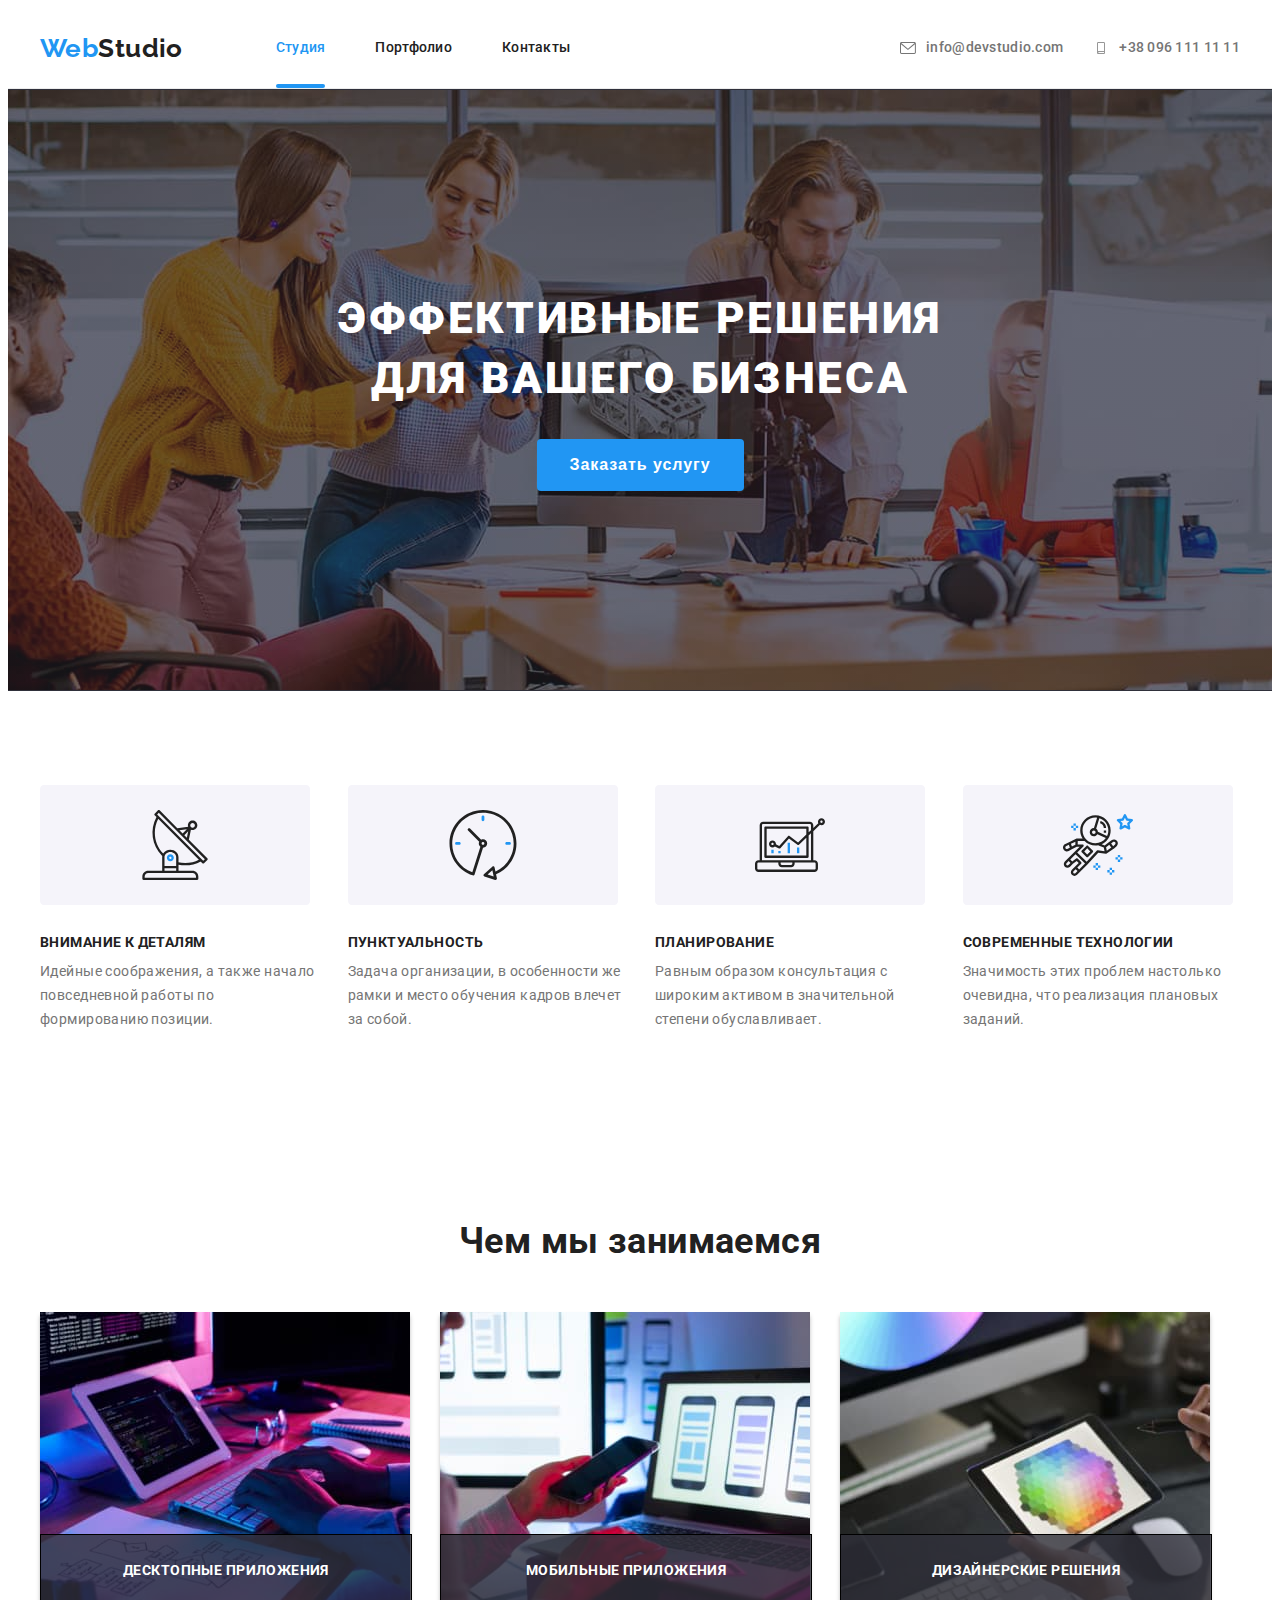
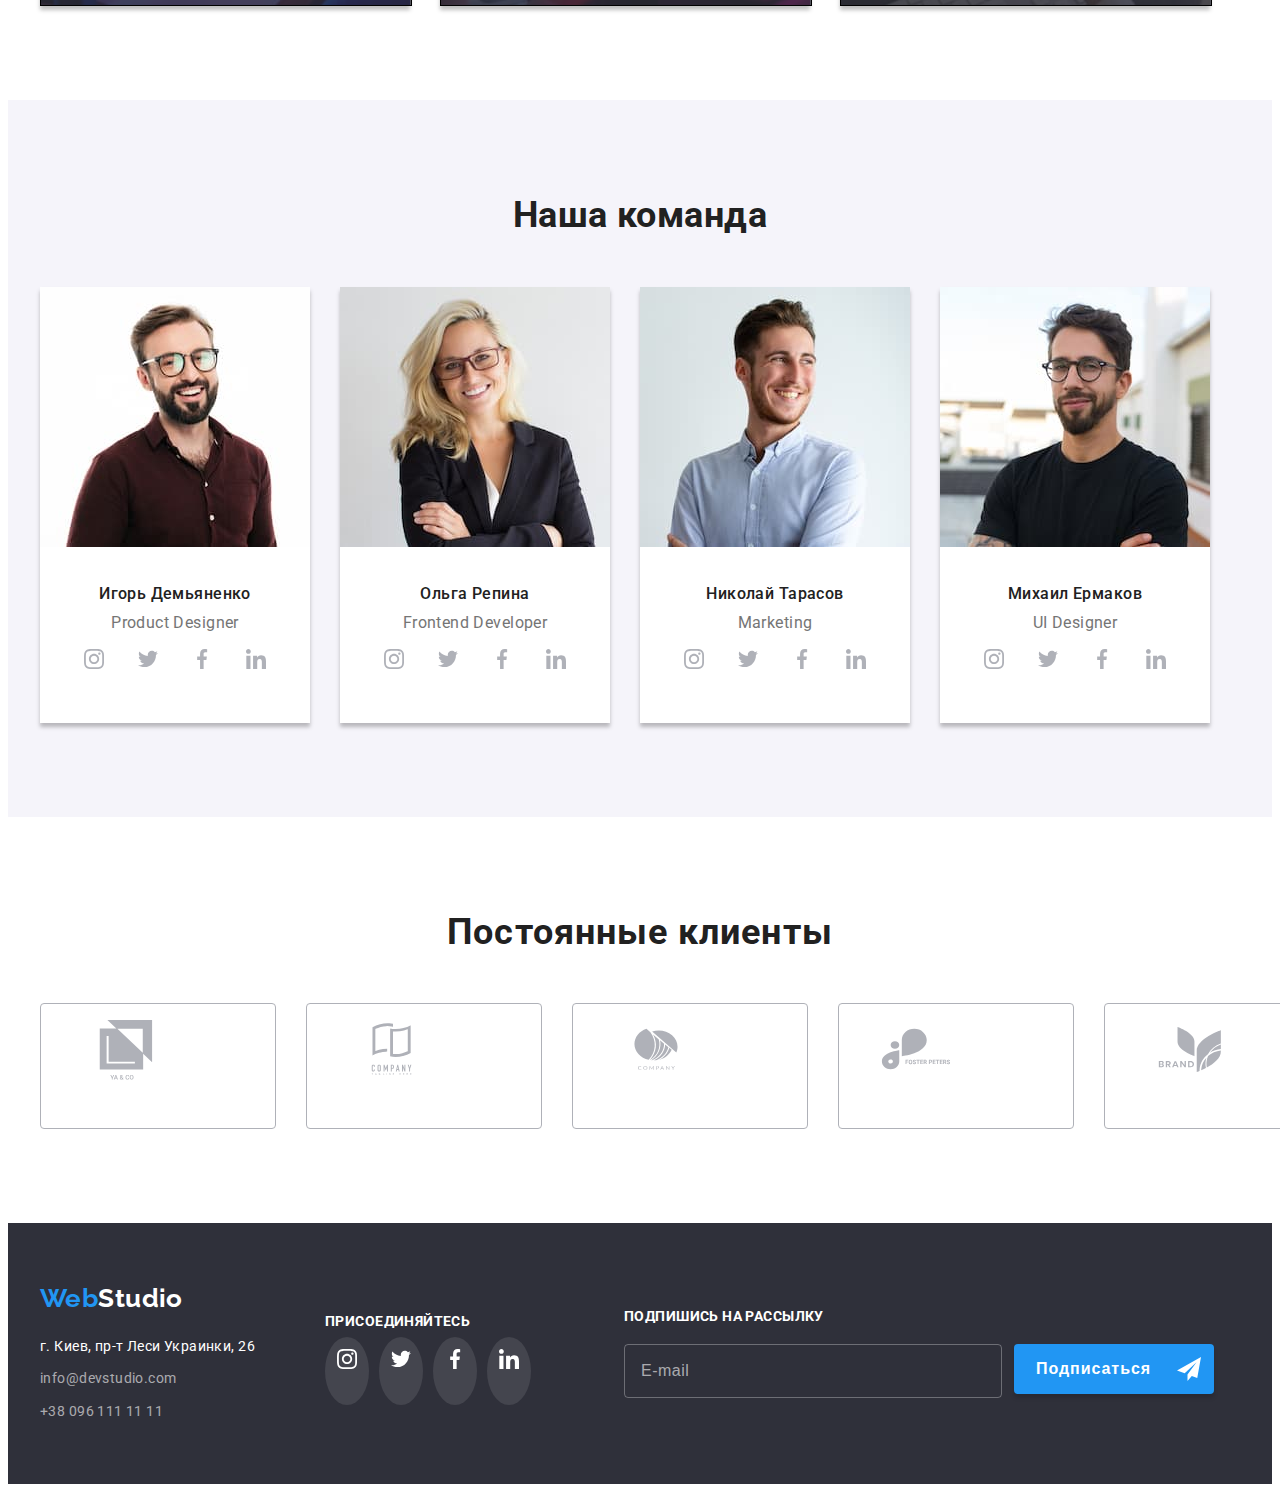
==== commit ed7e8907: "correcting  mistakes" ====
--- a/index.html
+++ b/index.html
@@ -83,7 +83,7 @@
         </div>
       </section>
 
-      <section class="features section">
+      <section class="features-section section">
         <!--features-->
 
         <div class="container">
--- a/css/main.min.css
+++ b/css/main.min.css
@@ -1,2 +1,2 @@
-body{background-color:var(--primary-white-color);color:var(--text-primary-color);font-family:Roboto, Verdana, Tahoma, sans-serif;font-size:14px;line-height:1.71;letter-spacing:0.03em}ul,ol{padding:0px;margin:0px}.list{margin:0;list-style:none}.btn{border-radius:4px;border:1px solid transparent;font-weight:700;font-size:16px;line-height:1.87;letter-spacing:0.06em;cursor:pointer}.btn--primary{padding:10px 32px;background-color:var(--accent-color);color:var(--primary-white-color);transition:color 250ms cubic-bezier(0.4, 0, 0.2, 1)}.btn--primary:hover,.btn--primary:focus{color:var(--text-secondary-color)}.btn-secondary{font-weight:500;font-size:16px;line-height:1.63;padding:6px 22px;background-color:var(--secondary-white-color);color:var(--text-secondary-color);transition:color,background-color 250ms cubic-bezier(0.4, 0, 0.2, 1)}.btn-secondary:hover,.btn-secondary:focus{color:var(--primary-white-color);background-color:var(--accent-color)}.container{width:1200px;padding-left:15px;padding-right:15px;margin:0 auto}.link{color:inherit;text-decoration:none;transition:color 250ms cubic-bezier(0.4, 0, 0.2, 1)}.link:hover,.link:focus{color:var(--accent-color)}.current-link{color:var(--accent-color);text-decoration:none;transition:color 250ms cubic-bezier(0.4, 0, 0.2, 1)}.current-link:hover,.current-link:focus{color:var(--secondary-bg-color)}.current-link::after{content:"";transition:background-color 250ms cubic-bezier(0.4, 0, 0.2, 1);position:absolute;bottom:0;left:0;width:100%;height:4px;background-color:var(--accent-color);border-radius:2px}.current-link:hover::after,.current-link:focus::after{background-color:var(--secondary-bg-color)}.social{display:flex;width:206px;height:44px;align-items:center;justify-content:space-between;padding:0}.social:last-child{margin-right:0px}.social__link{display:block;width:44px;height:44px;padding:12px;border-radius:50%;margin-right:10px;color:var(--icon-pr-color);text-decoration:none;transition:color 250ms cubic-bezier(0.4, 0, 0.2, 1),background-color 250ms cubic-bezier(0.4, 0, 0.2, 1)}.social__link:hover,.social__link:focus{color:var(--primary-white-color);background-color:var(--accent-color)}.social__icon{display:block;fill:currentColor;margin:0 auto}.section{padding-top:94px;padding-bottom:94px}.backdrop{position:fixed;top:0;left:0;width:100%;height:100%;background-color:rgba(47,48,58,0.5);opacity:1;transition:opacity 250ms cubic-bezier(0.4, 0, 0.2, 1)}.backdrop.is-hidden{opacity:0;pointer-events:none}.modal{position:absolute;top:50%;left:50%;width:528px;height:581px;padding:40px;transform:translate(-50%, -50%) scale(1);transition:transform 250ms cubic-bezier(0.4, 0, 0.2, 1);background-color:var(--primary-white-color);border-radius:4px;font-size:12px;line-height:1.17;letter-spacing:0.01em;color:var(--text-primary-color)}.backdrop.is-hidden>.modal{transform:scale(1.2) translate(-50%, -50%)}.modal__btn{position:absolute;display:flex;right:8px;top:8px;width:30px;height:30px;justify-content:center;align-items:center;cursor:pointer;fill:var(--text-secondary-color);border:1px solid rgba(0,0,0,0.1);border-radius:50%;transition:fill 250ms cubic-bezier(0.4, 0, 0.2, 1)}.modal__icon{fill:#000}.modal__btn:hover .modal__icon{fill:var(--accent-color)}.modal__title{margin-top:0;margin-bottom:12px;font-weight:700;font-size:20px;line-height:1.2;text-align:center;letter-spacing:0.03em;color:#212121}.form{margin-right:auto;margin-left:auto}.form__field{display:flex;flex-direction:column;margin-bottom:10px}.form__labl{margin-bottom:4px}.form__wrapper{position:relative}.form__input{padding-left:42px;width:100%;height:40px;border:1px solid rgba(33,33,33,0.2);border-radius:4px}.form__input:focus{border:1px solid var(--accent-color)}.form__icon{position:absolute;left:12px;top:50%;transform:translateY(-50%)}.form__input:focus+.form__icon{fill:var(--accent-color)}.form-comment{display:flex;flex-direction:column;margin-bottom:20px}.form-comments__input{resize:none;padding:10px;height:120px;width:100%;border:1px solid rgba(33,33,33,0.2);border-radius:4px}.form-comments__input:focus{border:1px solid var(--accent-color)}.form-comments__lable{margin-bottom:4px}.policy-box{display:flex;flex-direction:column;margin-bottom:30px}.policy-box__text{display:flex;font-size:14px;line-height:1.71;letter-spacing:0.03em}.policy-box__span{width:15px;height:15px;border:2px solid #303030;border-radius:2px;margin-right:5px;display:flex;justify-content:center;align-items:center;margin-right:7px;fill:transparent}.policy-box__check:checked+.policy-box__span{background-color:var(--accent-color);fill:var(--primary-white-color);border:none}.policy-box__link{padding-left:4px;text-decoration:underline;color:var(--accent-color)}.btn--form-design{display:flex;align-items:center;justify-content:center;margin-right:auto;margin-left:auto;width:200px;height:50px;color:var(--primary-white-color);background-color:var(--accent-color);border:none;box-shadow:0px 4px 4px rgba(0,0,0,0.15);cursor:pointer}.header{position:sticky;z-index:999;top:0;left:0;width:100%;background-color:var(--primary-white-color);border-bottom:1px solid var(--border-color)}.container--flex{display:flex;align-items:center}.logo{font-family:Raleway, Verdana, Tahoma, sans-serif;font-weight:700;font-size:26px;line-height:1.19;transition:color,background-color 250ms cubic-bezier(0.4, 0, 0.2, 1)}.logo span:hover,.logo span:focus{color:var(--accent-color)}.logo__primary-text{color:var(--accent-color)}.logo__secondary-text{color:var(--text-secondary-color)}.pages-list{display:flex;margin-left:93px;color:var(--text-secondary-color);font-weight:500;font-size:14px;line-height:1.14;letter-spacing:0.02em}.pages-list :nth-child(n+2){margin-left:50px}.pages-list__item{position:relative}.pages-list__link{display:block;padding-top:32px;padding-bottom:32px}.contacts{display:flex;padding-left:0;margin-left:auto}.contacts__item--positioning{margin-left:30px}.contacts__link{display:flex;align-items:center;padding-top:32px;padding-bottom:32px;color:var(--text-primary-color);font-weight:500;font-size:14px;line-height:1.14;letter-spacing:0.02em;transition:color 250ms cubic-bezier(0.4, 0, 0.2, 1)}.contacts__link:hover,.contacts__link:focus{color:var(--accent-color)}.contacts__icon{fill:currentColor;margin-right:10px}.hero{padding-top:200px;padding-bottom:200px;background-color:var(--secondary-bg-color);color:var(--primary-white-color);text-align:center;background-image:linear-gradient(rgba(47,48,58,0.4), rgba(47,48,58,0.4)),url("../images/hero-bg.jpg");background-repeat:no-repeat;background-position:center;background-size:1600px 600px}.hero__title{margin-top:0px;margin-bottom:30px;text-transform:uppercase;font-weight:900;font-size:44px;line-height:1.36;letter-spacing:0.06em}.features{padding-bottom:0}.feature{display:flex;padding-left:0}.feature__item{width:calc((100% - 90px) / 4);margin-right:30px}.feature__item:last-child{margin-right:0px}.feature__image{display:block;margin-bottom:30px}.feature__title{margin-top:0;margin-bottom:10px;color:var(--text-secondary-color);font-weight:700;font-size:14px;line-height:1.14;text-transform:uppercase}.feature__text{margin-top:0;margin-bottom:0;font-size:14px;line-height:1.71}.activities__title{margin-top:0px;margin-bottom:50px;color:var(--text-secondary-color);font-weight:700;font-size:36px;line-height:1.17;text-align:center}.activity{display:flex;padding-left:0}.activity :nth-child(n+2){margin-left:30px}.activity__item{position:relative;box-shadow:0px 4px 4px rgba(0,0,0,0.25)}.activity__image{display:block}.activity-flow{position:absolute;left:-30px;bottom:0;display:flex;align-items:center;justify-content:center;height:70px;width:100%;background:rgba(47,48,58,0.8);border:1px solid #000000}.activity__title{font-size:14px;line-height:1.43;letter-spacing:0.03em;text-transform:uppercase;color:var(--primary-white-color)}.team{background-color:var(--secondary-white-color)}.team__title{margin-top:0;margin-bottom:50px;color:var(--text-secondary-color);font-weight:700;font-size:36px;line-height:1.17;text-align:center}.team-card{display:flex;padding-left:0}.team-card__item{background-color:var(--primary-white-color);box-shadow:0px 4px 4px rgba(0,0,0,0.25)}.team-card__item+.team-card__item{margin-left:30px}.team-card__box{padding:30px 32px}.team-card__title{margin-top:0px;margin-bottom:10px;color:var(--text-secondary-color);text-transform:none;font-weight:500;font-size:16px;line-height:1.19;text-align:center}.team-card_text{margin-top:0;margin-bottom:16px;text-align:center;font-size:16px;line-height:1.19;text-align:center}.partner-title{margin-top:0px;margin-bottom:50px;font-weight:700;font-size:36px;line-height:1.17;text-align:center;letter-spacing:0.03em;color:var(--text-secondary-color)}.partners{display:flex;align-items:center;justify-content:space-between;padding:0}.partners:last-child{margin-right:0px}.partners__link{display:block;width:170px;height:92px;padding:16px 32px;border:1px solid var(--icon-pr-color);border-radius:4px;margin-right:30px;color:var(--icon-pr-color);text-decoration:none;transition:color 250ms cubic-bezier(0.4, 0, 0.2, 1),border 250ms cubic-bezier(0.4, 0, 0.2, 1)}.partners__link:hover,.partners__link:focus{color:var(--accent-color);box-shadow:0px 4px 4px rgba(0,0,0,0.25);border:1px solid var(--accent-color)}.partners__icon{display:block;fill:currentColor}.gallery{background-color:var(--primary-white-color)}.filters{display:flex;justify-content:center}.filters :nth-child(n+2){margin-left:8px}.gallery{display:flex;flex-wrap:wrap;padding-left:0;margin-top:50px}.gallery__item{width:370px;margin-right:30px;margin-bottom:30px;border:none;background-color:var(--primary-white-color);transition:border 250ms cubic-bezier(0.4, 0, 0.2, 1),box-shadow 250ms cubic-bezier(0.4, 0, 0.2, 1)}.gallery__item:hover,.gallery__item:focus{border:1px solid #eeeeee;box-shadow:0px 1px 1px rgba(0,0,0,0.12),0px 4px 4px rgba(0,0,0,0.06),1px 4px 6px rgba(0,0,0,0.16)}.gallery__item:nth-last-child(-n+3){margin-bottom:0}.gallery__item:nth-child(3n){margin-right:0}.flow{position:relative;overflow:hidden}.flow__image{display:block;max-width:100%;height:auto}.flow__text{position:absolute;top:0;left:0;width:100%;height:100%;padding:63px 24px;transform:translateY(100%);transition:transform 250ms cubic-bezier(0.4, 0, 0.2, 1);overflow:hidden;margin:0;background-color:rgba(33,150,243,0.9);font-size:18px;line-height:1.56;letter-spacing:0.03em;color:var(--primary-white-color);transform:translateY(100%);transition:transform 250ms cubic-bezier(0.4, 0, 0.2, 1)}.gallery__item:hover .flow__text{transform:translateY(0)}.gallery__item:focus .flow__text{transform:translateY(0)}.card-info{padding-top:24px;padding-left:24px;padding-bottom:20px;border:1px solid var(--border-color)}.card-info__title{margin-top:0;margin-bottom:0;color:var(--text-secondary-color);text-transform:none;font-weight:700;font-size:18px;line-height:2;letter-spacing:0.06em}.card-info__text{margin-top:4px;margin-bottom:0;font-size:16px;line-height:1.87}.footer{padding-top:60px;padding-bottom:60px;background-color:var(--secondary-bg-color)}.contact-container{margin-right:70px}.logo__secondary-text--colorchange{color:var(--primary-white-color)}.address{margin-top:20px}.address__item:nth-child(n+2){margin-top:9px}.address__link{color:var(--decoration-white-color);font-style:normal;font-size:14px;line-height:1.71;transition-duration:350ms;transition-timing-function:cubic-bezier(0.4, 0, 0.2, 1)}.address__link:hover,.address__link:focus{color:var(--accent-color)}.address__link--primarycolor{color:var(--primary-white-color)}.follow-us__title{padding:0;margin-top:0;margin-bottom:20px;font-weight:700;font-size:14px;line-height:1.14;letter-spacing:0.03em;text-transform:uppercase;color:var(--primary-white-color)}.social-box{display:flex;width:206px;height:44px;align-items:center;justify-content:space-between;padding:0}.social-box:last-child{margin-right:0px}.social-link--decoration{background-color:rgba(255,255,255,0.1);color:var(--primary-white-color);fill:var(--primary-white-color)}.social-link--decoration:hover,.social-link--decoration:focus{background-color:var(--accent-color)}.form-subscribe{display:flex;justify-content:center;margin-left:93px}.subscribe{display:flex;flex-direction:column;margin-right:12px}.subscribe__lable{margin-bottom:20px;font-weight:700;font-size:14px;line-height:1.14;letter-spacing:0.03em;text-transform:uppercase;color:var(--primary-white-color)}.subscribe__input{width:358px;height:50px;padding-left:16px;background-color:transparent;border:1px solid rgba(255,255,255,0.3);outline:none;border-radius:4px;color:var(--primary-white-color);font-size:16px;line-height:1.25;letter-spacing:0.03em;transition:border 250ms cubic-bezier(0.4, 0, 0.2, 1)}.subscribe__input::placeholder{font-size:16px;line-height:1.25;letter-spacing:0.03em;color:rgba(255,255,255,0.6)}.subscribe__input:focus{border:1px solid var(--accent-color);box-shadow:4px 4px rgba(0,0,0,0.15)}.btn--detalising{height:50px;width:200px;transform:translateY(35px);padding-right:47px;color:var(--primary-white-color);background-color:var(--accent-color);box-shadow:0px 4px 4px rgba(0,0,0,0.15);border:none}.btn--detalising::after{content:"";position:absolute;right:13px;top:50%;transform:translateY(-50%);display:block;width:24px;height:24px;background-image:url("../images/send.svg");background-color:transparent}:root{--primary-white-color: #ffffff;--secondary-white-color: #f5f4fa;--prtf-bg-color: #e5e5e5;--secondary-bg-color: #2f303a;--text-primary-color: #757575;--text-secondary-color: #212121;--accent-color: #2196f3;--decoration-white-color: rgba(255, 255, 255, 0.6);--border-color: #ececec;--icon-pr-color: #afb1b8}.visually-hidden{position:absolute;white-space:nowrap;width:1px;height:1px;overflow:hidden;border:0;padding:0;clip:rect(0 0 0 0);clip-path:inset(50%);margin:-1px}
+body{background-color:var(--primary-white-color);color:var(--text-primary-color);font-family:Roboto, Verdana, Tahoma, sans-serif;font-size:14px;line-height:1.71;letter-spacing:0.03em}ul,ol{padding:0px;margin:0px}.list{margin:0;list-style:none}.btn{border-radius:4px;border:1px solid transparent;font-weight:700;font-size:16px;line-height:1.87;letter-spacing:0.06em;cursor:pointer}.btn--primary{padding:10px 32px;background-color:var(--accent-color);color:var(--primary-white-color);transition:color 250ms cubic-bezier(0.4, 0, 0.2, 1)}.btn--primary:hover,.btn--primary:focus{color:var(--text-secondary-color)}.btn-secondary{font-weight:500;font-size:16px;line-height:1.63;padding:6px 22px;background-color:var(--secondary-white-color);color:var(--text-secondary-color);transition:color,background-color 250ms cubic-bezier(0.4, 0, 0.2, 1)}.btn-secondary:hover,.btn-secondary:focus{color:var(--primary-white-color);background-color:var(--accent-color)}.container{width:1200px;padding-left:15px;padding-right:15px;margin:0 auto}.link{color:inherit;text-decoration:none;transition:color 250ms cubic-bezier(0.4, 0, 0.2, 1)}.link:hover,.link:focus{color:var(--accent-color)}.current-link{color:var(--accent-color);text-decoration:none;transition:color 250ms cubic-bezier(0.4, 0, 0.2, 1)}.current-link:hover,.current-link:focus{color:var(--secondary-bg-color)}.current-link::after{content:"";transition:background-color 250ms cubic-bezier(0.4, 0, 0.2, 1);position:absolute;bottom:0;left:0;width:100%;height:4px;background-color:var(--accent-color);border-radius:2px}.current-link:hover::after,.current-link:focus::after{background-color:var(--secondary-bg-color)}.social{display:flex;width:206px;height:44px;align-items:center;justify-content:space-between;padding:0}.social:last-child{margin-right:0px}.social__link{display:block;width:44px;height:44px;padding:12px;border-radius:50%;margin-right:10px;color:var(--icon-pr-color);text-decoration:none;transition:color 250ms cubic-bezier(0.4, 0, 0.2, 1),background-color 250ms cubic-bezier(0.4, 0, 0.2, 1)}.social__link:hover,.social__link:focus{color:var(--primary-white-color);background-color:var(--accent-color)}.social__icon{display:block;fill:currentColor;margin:0 auto}.section{padding-top:94px;padding-bottom:94px}.backdrop{position:fixed;top:0;left:0;width:100%;height:100%;background-color:rgba(47,48,58,0.5);opacity:1;transition:opacity 250ms cubic-bezier(0.4, 0, 0.2, 1)}.backdrop.is-hidden{opacity:0;pointer-events:none}.modal{position:absolute;top:50%;left:50%;width:528px;height:581px;padding:40px;transform:translate(-50%, -50%) scale(1);transition:transform 250ms cubic-bezier(0.4, 0, 0.2, 1);background-color:var(--primary-white-color);border-radius:4px;font-size:12px;line-height:1.17;letter-spacing:0.01em;color:var(--text-primary-color)}.backdrop.is-hidden>.modal{transform:scale(1.2) translate(-50%, -50%)}.modal__btn{position:absolute;display:flex;right:8px;top:8px;width:30px;height:30px;justify-content:center;align-items:center;cursor:pointer;fill:var(--text-secondary-color);border:1px solid rgba(0,0,0,0.1);border-radius:50%;transition:fill 250ms cubic-bezier(0.4, 0, 0.2, 1)}.modal__icon{fill:#000}.modal__btn:hover .modal__icon{fill:var(--accent-color)}.modal__title{margin-top:0;margin-bottom:12px;font-weight:700;font-size:20px;line-height:1.2;text-align:center;letter-spacing:0.03em;color:#212121}.form{margin-right:auto;margin-left:auto}.form__field{display:flex;flex-direction:column;margin-bottom:10px}.form__labl{margin-bottom:4px}.form__wrapper{position:relative}.form__input{padding-left:42px;width:100%;height:40px;border:1px solid rgba(33,33,33,0.2);border-radius:4px}.form__input:focus{border:1px solid var(--accent-color)}.form__icon{position:absolute;left:12px;top:50%;transform:translateY(-50%)}.form__input:focus+.form__icon{fill:var(--accent-color)}.form-comment{display:flex;flex-direction:column;margin-bottom:20px}.form-comments__input{resize:none;padding:10px;height:120px;width:100%;border:1px solid rgba(33,33,33,0.2);border-radius:4px}.form-comments__input:focus{border:1px solid var(--accent-color)}.form-comments__lable{margin-bottom:4px}.policy-box{display:flex;flex-direction:column;margin-bottom:30px}.policy-box__text{display:flex;font-size:14px;line-height:1.71;letter-spacing:0.03em}.policy-box__span{width:15px;height:15px;border:2px solid #303030;border-radius:2px;margin-right:5px;display:flex;justify-content:center;align-items:center;margin-right:7px;fill:transparent}.policy-box__check:checked+.policy-box__text .policy-box__span{background-color:var(--accent-color);fill:var(--primary-white-color);border:none}.policy-box__link{padding-left:4px;text-decoration:underline;color:var(--accent-color)}.btn--form-design{display:flex;align-items:center;justify-content:center;margin-right:auto;margin-left:auto;width:200px;height:50px;color:var(--primary-white-color);background-color:var(--accent-color);border:none;box-shadow:0px 4px 4px rgba(0,0,0,0.15);cursor:pointer}.header{position:sticky;z-index:999;top:0;left:0;width:100%;background-color:var(--primary-white-color);border-bottom:1px solid var(--border-color)}.container--flex{display:flex;align-items:center}.logo{font-family:Raleway, Verdana, Tahoma, sans-serif;font-weight:700;font-size:26px;line-height:1.19;transition:color,background-color 250ms cubic-bezier(0.4, 0, 0.2, 1)}.logo span:hover,.logo span:focus{color:var(--accent-color)}.logo__primary-text{color:var(--accent-color)}.logo__secondary-text{color:var(--text-secondary-color)}.pages-list{display:flex;margin-left:93px;color:var(--text-secondary-color);font-weight:500;font-size:14px;line-height:1.14;letter-spacing:0.02em}.pages-list :nth-child(n+2){margin-left:50px}.pages-list__item{position:relative}.pages-list__link{display:block;padding-top:32px;padding-bottom:32px}.contacts{display:flex;padding-left:0;margin-left:auto}.contacts__item--positioning{margin-left:30px}.contacts__link{display:flex;align-items:center;padding-top:32px;padding-bottom:32px;color:var(--text-primary-color);font-weight:500;font-size:14px;line-height:1.14;letter-spacing:0.02em;transition:color 250ms cubic-bezier(0.4, 0, 0.2, 1)}.contacts__link:hover,.contacts__link:focus{color:var(--accent-color)}.contacts__icon{fill:currentColor;margin-right:10px}.hero{padding-top:200px;padding-bottom:200px;background-color:var(--secondary-bg-color);color:var(--primary-white-color);text-align:center;background-image:linear-gradient(rgba(47,48,58,0.4), rgba(47,48,58,0.4)),url("../images/hero-bg.jpg");background-repeat:no-repeat;background-position:center;background-size:1600px 600px}.hero__title{margin-top:0px;margin-bottom:30px;text-transform:uppercase;font-weight:900;font-size:44px;line-height:1.36;letter-spacing:0.06em}.features{padding-bottom:0}.feature{display:flex;padding-left:0}.feature__item{width:calc((100% - 90px) / 4);margin-right:30px}.feature__item:last-child{margin-right:0px}.feature__image{display:block;margin-bottom:30px}.feature__title{margin-top:0;margin-bottom:10px;color:var(--text-secondary-color);font-weight:700;font-size:14px;line-height:1.14;text-transform:uppercase}.feature__text{margin-top:0;margin-bottom:0;font-size:14px;line-height:1.71}.activities__title{margin-top:0px;margin-bottom:50px;color:var(--text-secondary-color);font-weight:700;font-size:36px;line-height:1.17;text-align:center}.activity{display:flex;padding-left:0}.activity__item:nth-child(n+2){margin-left:30px}.activity__item{position:relative;box-shadow:0px 4px 4px rgba(0,0,0,0.25)}.activity__image{display:block}.activity-flow{position:absolute;left:0;bottom:0;display:flex;align-items:center;justify-content:center;height:70px;width:100%;background:rgba(47,48,58,0.8);border:1px solid #000000}.activity__title{font-size:14px;line-height:1.43;letter-spacing:0.03em;text-transform:uppercase;color:var(--primary-white-color)}.team{background-color:var(--secondary-white-color)}.team__title{margin-top:0;margin-bottom:50px;color:var(--text-secondary-color);font-weight:700;font-size:36px;line-height:1.17;text-align:center}.team-card{display:flex;padding-left:0}.team-card__item{background-color:var(--primary-white-color);box-shadow:0px 4px 4px rgba(0,0,0,0.25)}.team-card__item+.team-card__item{margin-left:30px}.team-card__box{padding:30px 32px}.team-card__title{margin-top:0px;margin-bottom:10px;color:var(--text-secondary-color);text-transform:none;font-weight:500;font-size:16px;line-height:1.19;text-align:center}.team-card_text{margin-top:0;margin-bottom:16px;text-align:center;font-size:16px;line-height:1.19;text-align:center}.partner-title{margin-top:0px;margin-bottom:50px;font-weight:700;font-size:36px;line-height:1.17;text-align:center;letter-spacing:0.03em;color:var(--text-secondary-color)}.partners{display:flex;align-items:center;justify-content:space-between;padding:0}.partners:last-child{margin-right:0px}.partners__link{display:block;width:170px;height:92px;padding:16px 32px;border:1px solid var(--icon-pr-color);border-radius:4px;margin-right:30px;color:var(--icon-pr-color);text-decoration:none;transition:color 250ms cubic-bezier(0.4, 0, 0.2, 1),border 250ms cubic-bezier(0.4, 0, 0.2, 1)}.partners__link:hover,.partners__link:focus{color:var(--accent-color);box-shadow:0px 4px 4px rgba(0,0,0,0.25);border:1px solid var(--accent-color)}.partners__icon{display:block;fill:currentColor}.gallery{background-color:var(--primary-white-color)}.filters{display:flex;justify-content:center}.filters :nth-child(n+2){margin-left:8px}.gallery{display:flex;flex-wrap:wrap;padding-left:0;margin-top:50px}.gallery__item{width:370px;margin-right:30px;margin-bottom:30px;border:none;background-color:var(--primary-white-color);transition:border 250ms cubic-bezier(0.4, 0, 0.2, 1),box-shadow 250ms cubic-bezier(0.4, 0, 0.2, 1)}.gallery__item:hover,.gallery__item:focus{border:1px solid #eeeeee;box-shadow:0px 1px 1px rgba(0,0,0,0.12),0px 4px 4px rgba(0,0,0,0.06),1px 4px 6px rgba(0,0,0,0.16)}.gallery__item:nth-last-child(-n+3){margin-bottom:0}.gallery__item:nth-child(3n){margin-right:0}.flow{position:relative;overflow:hidden}.flow__image{display:block;max-width:100%;height:auto}.flow__text{position:absolute;top:0;left:0;width:100%;height:100%;padding:63px 24px;transform:translateY(100%);transition:transform 250ms cubic-bezier(0.4, 0, 0.2, 1);overflow:hidden;margin:0;background-color:rgba(33,150,243,0.9);font-size:18px;line-height:1.56;letter-spacing:0.03em;color:var(--primary-white-color);transform:translateY(100%);transition:transform 250ms cubic-bezier(0.4, 0, 0.2, 1)}.gallery__item:hover .flow__text{transform:translateY(0)}.gallery__item:focus .flow__text{transform:translateY(0)}.card-info{padding-top:24px;padding-left:24px;padding-bottom:20px;border:1px solid var(--border-color)}.card-info__title{margin-top:0;margin-bottom:0;color:var(--text-secondary-color);text-transform:none;font-weight:700;font-size:18px;line-height:2;letter-spacing:0.06em}.card-info__text{margin-top:4px;margin-bottom:0;font-size:16px;line-height:1.87}.footer{padding-top:60px;padding-bottom:60px;background-color:var(--secondary-bg-color)}.contact-container{margin-right:70px}.logo__secondary-text--colorchange{color:var(--primary-white-color)}.address{margin-top:20px}.address__item:nth-child(n+2){margin-top:9px}.address__link{color:var(--decoration-white-color);font-style:normal;font-size:14px;line-height:1.71;transition-duration:350ms;transition-timing-function:cubic-bezier(0.4, 0, 0.2, 1)}.address__link:hover,.address__link:focus{color:var(--accent-color)}.address__link--primarycolor{color:var(--primary-white-color)}.follow-us__title{padding:0;margin-top:0;margin-bottom:20px;font-weight:700;font-size:14px;line-height:1.14;letter-spacing:0.03em;text-transform:uppercase;color:var(--primary-white-color)}.social-box{display:flex;width:206px;height:44px;align-items:center;justify-content:space-between;padding:0}.social-box:last-child{margin-right:0px}.social-link--decoration{background-color:rgba(255,255,255,0.1);color:var(--primary-white-color);fill:var(--primary-white-color)}.social-link--decoration:hover,.social-link--decoration:focus{background-color:var(--accent-color)}.form-subscribe{display:flex;justify-content:center;margin-left:93px}.subscribe{display:flex;flex-direction:column;margin-right:12px}.subscribe__lable{margin-bottom:20px;font-weight:700;font-size:14px;line-height:1.14;letter-spacing:0.03em;text-transform:uppercase;color:var(--primary-white-color)}.subscribe__input{width:358px;height:50px;padding-left:16px;background-color:transparent;border:1px solid rgba(255,255,255,0.3);outline:none;border-radius:4px;color:var(--primary-white-color);font-size:16px;line-height:1.25;letter-spacing:0.03em;transition:border 250ms cubic-bezier(0.4, 0, 0.2, 1)}.subscribe__input::placeholder{font-size:16px;line-height:1.25;letter-spacing:0.03em;color:rgba(255,255,255,0.6)}.subscribe__input:focus{border:1px solid var(--accent-color);box-shadow:4px 4px rgba(0,0,0,0.15)}.btn--detalising{height:50px;width:200px;transform:translateY(35px);padding-right:47px;color:var(--primary-white-color);background-color:var(--accent-color);box-shadow:0px 4px 4px rgba(0,0,0,0.15);border:none}.btn--detalising::after{content:"";position:absolute;right:13px;top:50%;transform:translateY(-50%);display:block;width:24px;height:24px;background-image:url("../images/send.svg");background-color:transparent}:root{--primary-white-color: #ffffff;--secondary-white-color: #f5f4fa;--prtf-bg-color: #e5e5e5;--secondary-bg-color: #2f303a;--text-primary-color: #757575;--text-secondary-color: #212121;--accent-color: #2196f3;--decoration-white-color: rgba(255, 255, 255, 0.6);--border-color: #ececec;--icon-pr-color: #afb1b8}.visually-hidden{position:absolute;white-space:nowrap;width:1px;height:1px;overflow:hidden;border:0;padding:0;clip:rect(0 0 0 0);clip-path:inset(50%);margin:-1px}
 /*# sourceMappingURL=main.min.css.map */